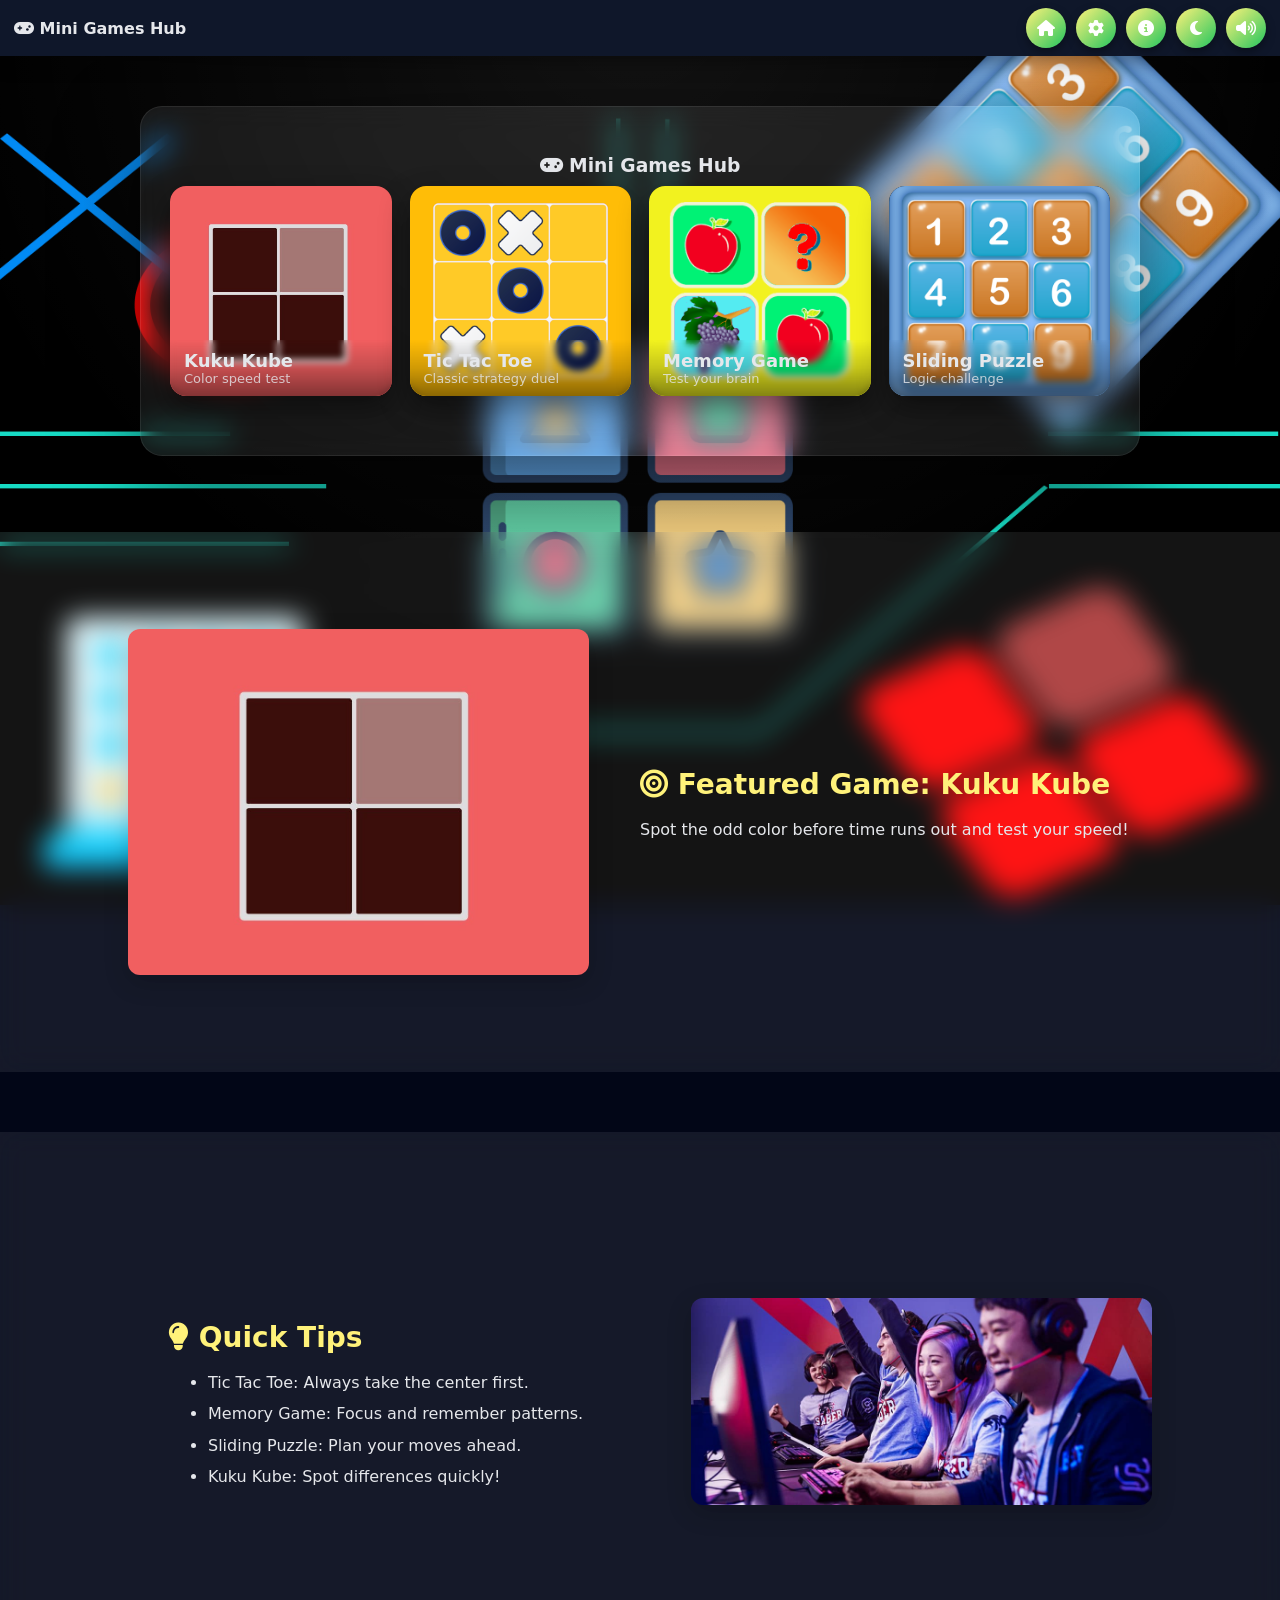
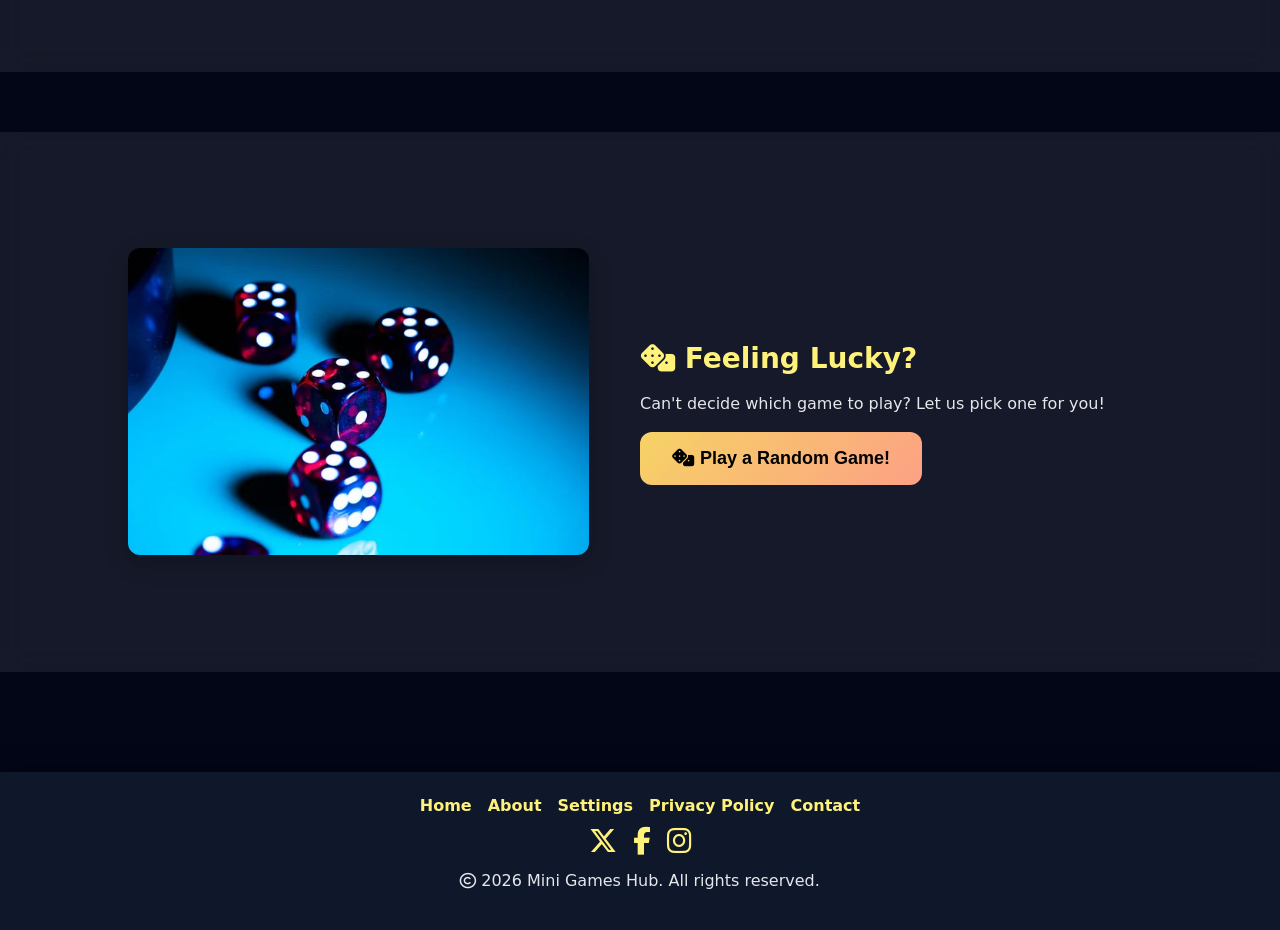
==== index.html @ d7ae647c "Initial Designing" ====
<!DOCTYPE html>
<html lang="en">

<head>
  <meta charset="UTF-8" />
  <meta name="viewport" content="width=device-width, initial-scale=1.0" />
  <title>Mini Games Hub</title>

  <link rel="stylesheet" href="../css/style.css" />
  <link rel="stylesheet" href="https://cdnjs.cloudflare.com/ajax/libs/font-awesome/6.5.0/css/all.min.css" />
</head>

<body>
  <audio id="bgm" src="background.mp3" autoplay loop hidden></audio>

  <!-- HEADER -->
  <header>
    <nav class="navbar" aria-label="Main navigation">
      <div class="logo">
        <i class="fa-solid fa-gamepad"></i> Mini Games Hub
      </div>

      <div class="nav-buttons" id="navMenu">
        <a href="index.html"><i class="fa-solid fa-house"></i><span>Home</span></a>
        <a href="../html/settings.html"><i class="fa-solid fa-gear"></i><span>Settings</span></a>
        <a href="../html/about.html"><i class="fa-solid fa-circle-info"></i><span>About</span></a>

        <button id="themeBtn" onclick="toggleTheme()" aria-label="Toggle theme">
          <i class="fa-solid fa-moon"></i><span>Theme</span>
        </button>

        <button id="muteBtn" onclick="toggleBgm()" aria-label="Toggle sound">
          <i class="fa-solid fa-volume-high"></i><span>Sound</span>
        </button>
      </div>

      <button class="burger" id="burgerBtn" aria-label="Open menu">
        <i class="fa-solid fa-bars"></i>
      </button>
    </nav>
  </header>

  <!-- MAIN CONTENT -->
  <main>

    <!-- GAME GRID SECTION -->
    <section class="page-wrapper" aria-labelledby="main-heading">
      <article class="card">
        <h1 id="main-heading">
          <i class="fa-solid fa-gamepad"></i> Mini Games Hub
        </h1>

        <section class="game-grid">
          <a class="game-tile" href="../html/kuku.html">
            <img src="./assets/img/kuku.png" alt="Kuku Kube game preview">
            <div class="game-info">
              <h3>Kuku Kube</h3>
              <p>Color speed test</p>
            </div>
          </a>

          <a class="game-tile" href="../html/tic.html">
            <img src="./assets/img/tic.png" alt="Tic Tac Toe game preview">
            <div class="game-info">
              <h3>Tic Tac Toe</h3>
              <p>Classic strategy duel</p>
            </div>
          </a>

          <a class="game-tile" href="../html/memory.html">
            <img src="./assets/img/memory.png" alt="Memory game preview">
            <div class="game-info">
              <h3>Memory Game</h3>
              <p>Test your brain</p>
            </div>
          </a>

          <a class="game-tile" href="../html/puzzle.html">
            <img src="./assets/img/puzzle.png" alt="Sliding puzzle preview">
            <div class="game-info">
              <h3>Sliding Puzzle</h3>
              <p>Logic challenge</p>
            </div>
          </a>
        </section>
      </article>
    </section>

    <!-- FEATURE SECTIONS -->
    <section class="full-screen-blocks">

      <article class="block">
        <img src="./assets/img/kuku.png" alt="Kuku Kube game">
        <div class="text-flow">
          <h2><i class="fa-solid fa-bullseye"></i> Featured Game: Kuku Kube</h2>
          <p>Spot the odd color before time runs out and test your speed!</p>
        </div>
      </article>

      <article class="block reverse">
        <img src="./assets/img/gaming-tips.png" alt="Gaming tips illustration">
        <div class="text-flow">
          <h2><i class="fa-solid fa-lightbulb"></i> Quick Tips</h2>
          <ul>
            <li>Tic Tac Toe: Always take the center first.</li>
            <li>Memory Game: Focus and remember patterns.</li>
            <li>Sliding Puzzle: Plan your moves ahead.</li>
            <li>Kuku Kube: Spot differences quickly!</li>
          </ul>
        </div>
      </article>

      <article class="block">
        <img src="./assets/img/random-game.png" alt="Random game generator">
        <div class="text-flow">
          <h2><i class="fa-solid fa-dice"></i> Feeling Lucky?</h2>
          <p>Can't decide which game to play? Let us pick one for you!</p>
          <button onclick="playRandom()"><i class="fa-solid fa-dice"></i> Play a Random Game!</button>
        </div>
      </article>

    </section>

  </main>

  <!-- FOOTER -->
  <footer class="footer">
    <div class="footer-content">

      <nav class="footer-links" aria-label="Footer navigation">
        <a href="index.html">Home</a>
        <a href="./html/about.html">About</a>
        <a href="./html/settings.html">Settings</a>
        <a href="./html/privacy.html">Privacy Policy</a>
        <a href="./html/contact.html">Contact</a>
      </nav>

      <div class="footer-socials" aria-label="Social links">
        <a href="https://x.com" target="_blank" title="Twitter">
          <i class="fa-brands fa-x-twitter"></i>
        </a>
        <a href="https://facebook.com" target="_blank" title="Facebook">
          <i class="fa-brands fa-facebook-f"></i>
        </a>
        <a href="https://instagram.com" target="_blank" title="Instagram">
          <i class="fa-brands fa-instagram"></i>
        </a>
      </div>

      <p><i class="fa-regular fa-copyright"></i> <span id="currentYear"></span> Mini Games Hub. All rights reserved.</p>

    </div>
  </footer>

  <script src="../js/theme.js"></script>

</body>

</html>
---- css/style.css ----
:root {
  --bg: #020617;
  --card: #0f172a;
  --accent: #fff27a;
  --text: #e5e7eb;
  --bg-image: url('../assets/img/darkbackground.jpg');
}

.light {
  --bg: #f8fafc;
  --card: #ffffff;
  --accent: #2563eb;
  --text: #000000;
  --bg-image: url('../assets/img/lightbackground.jpg');
}

* {
  box-sizing: border-box;
}

html,
body {
  max-width: 100%;
  overflow-x: hidden;
}

body {
  margin: 0;
  min-height: 100vh;
  display: flex;
  flex-direction: column;
  font-family: system-ui, sans-serif;
  background-color: var(--bg);
  background-image: var(--bg-image);
  background-repeat: no-repeat;
  background-position: center;
  background-size: cover;
  background-attachment: fixed;
  color: var(--text);
  padding-top: 70px;
  /* space for navbar */
  animation: fade 0.4s ease;

}

body::after {
  content: "";
  position: fixed;
  inset: 0;
  background: radial-gradient(circle at top,
      rgba(255, 255, 255, .08),
      transparent 65%);
  pointer-events: none;
  z-index: -1;
}

@keyframes fade {
  from {
    opacity: 0;
    transform: translateY(20px);
  }

  to {
    opacity: 1;
    transform: translateY(0);
  }
}

/* NAV BAR */
.navbar {
  position: fixed;
  top: 0;
  left: 0;
  width: 100%;
  height: 56px;
  background: var(--card);
  display: flex;
  align-items: center;
  justify-content: space-between;
  padding: 0 14px;
  box-shadow: 0 5px 20px rgba(0, 0, 0, .4);
  z-index: 1000;
}

.logo {

  font-weight: 700;
  font-size: 16px;
}

/* NAV BUTTONS */
.nav-buttons {
  display: flex;
  gap: 10px;
}

.nav-buttons a,
.nav-buttons button {
  width: 40px;
  height: 40px;
  border-radius: 50%;
  background: linear-gradient(135deg, var(--accent), #22c55e);
  border: none;
  display: flex;
  align-items: center;
  justify-content: center;
  color: white;
  font-size: 16px;
  cursor: pointer;
  box-shadow: 0 4px 10px rgba(0, 0, 0, .35);
  transition: 0.25s ease;
  text-decoration: none;
}

.nav-buttons a:hover,
.nav-buttons button:hover {
  transform: translateY(-2px) scale(1.08);
  box-shadow: 0 8px 18px rgba(0, 0, 0, .5);
}

.nav-buttons i {
  pointer-events: none;
}

/* BURGER */
.burger {
  display: none;
  background: none;
  border: none;
  font-size: 26px;
  color: var(--text);
  cursor: pointer;
}

/* HOME PAGE */
.page-wrapper {
  flex: 1;
  padding: 16px;
}

/* CARD */
.card {
  background: rgba(255, 255, 255, .08);
  backdrop-filter: blur(14px);
  border-radius: 22px;
  padding: 30px;
  padding-bottom: 60px;
  width: 100%;
  max-width: 1000px;
  margin: 20px auto 60px;
  box-shadow:
    0 30px 80px rgba(0, 0, 0, .55),
    inset 0 0 0 1px rgba(255, 255, 255, .08);
}

h1 {
  text-align: center;
  margin-bottom: 10px;

}

/* Game Grid */
.game-grid {
  display: grid;
  grid-template-columns: repeat(auto-fit, minmax(200px, 1fr));
  gap: 18px;
}

/* Steam-style Tiles */
.game-tile {
  position: relative;
  height: 210px;
  border-radius: 16px;
  overflow: hidden;
  background: #000;
  box-shadow: 0 12px 30px rgba(0, 0, 0, .45);
  transition: all .35s cubic-bezier(.21, .6, .35, 1);
  cursor: pointer;
  text-decoration: none;
  color: white;
  isolation: isolate;
}


.game-tile::before {
  content: "";
  position: absolute;
  inset: 0;
  background: radial-gradient(circle at var(--x, 50%) var(--y, 50%),
      rgba(255, 255, 255, .25), transparent 55%);
  opacity: 0;
  transition: opacity .3s ease;
  z-index: 1;
}

.game-tile:hover::before {
  opacity: 1;
}

.game-tile:hover {
  transform: translateY(-10px) scale(1.06);
  box-shadow: 0 25px 80px rgba(0, 0, 0, .85);
}

.game-tile img {
  width: 100%;
  height: 100%;
  object-fit: cover;
  transition: transform .6s cubic-bezier(.21, .6, .35, 1);
}

.game-tile:hover img {
  transform: scale(1.18);
}

.game-tile::after {
  content: "▶ Play";
  position: absolute;
  inset: 0;
  display: grid;
  place-items: center;
  background: rgba(0, 0, 0, .45);
  backdrop-filter: blur(4px);
  font-size: 22px;
  font-weight: 800;
  letter-spacing: 1px;
  opacity: 0;
  transform: scale(.8);
  transition: all .35s ease;
  z-index: 3;
}

.game-tile:hover::after {
  opacity: 1;
  transform: scale(1);
}


.game-info {
  position: absolute;
  left: 0;
  bottom: 0;
  width: 100%;
  padding: 10px 14px;
  background: linear-gradient(
    to top,
    rgba(0, 0, 0, 0.45),
    rgba(0, 0, 0, 0.18),
    rgba(0, 0, 0, 0)
  );
  backdrop-filter: blur(3px);
  -webkit-backdrop-filter: blur(3px);
  z-index: 2;
  color: var(--text);
}

.game-info h3 {
  margin: 0;
  font-size: 18px;
}

.game-info p {
  margin: 0;
  font-size: 13px;
  opacity: .8;
}

/* Full-screen alternating blocks */
.full-screen-blocks {
  width: 100%;
  margin: 0;
  display: flex;
  flex-direction: column;
  gap: 60px;
  /* spacing between blocks */

}

/* Each block: full width*/
.block {
  background: rgba(255, 255, 255, .08);
  backdrop-filter: blur(14px);
  display: flex;
  align-items: center;
  justify-content: space-between;
  width: 100%;
  min-height: 60vh;
  padding: 40px 10%;
  gap: 40px;
}

/* Alternate image position */
.block.reverse {
  flex-direction: row-reverse;
  background: rgba(255, 255, 255, .08);
  backdrop-filter: blur(14px);
}

.block.reverse .text-flow {
  margin-left: 40px;
}

/* Image styling */
.block img {
  width: 45%;
  height: auto;
  border-radius: 12px;
  object-fit: cover;
  box-shadow: 0 8px 25px rgba(0, 0, 0, 0.2);
  transition: transform 0.3s ease;
}

.block img:hover {
  transform: scale(1.05);
}

/* Text container */
.text-flow {
  width: 50%;
}

.text-flow h2 {
  margin-bottom: 12px;
  font-size: 28px;
  color: var(--accent);
}

.text-flow p,
.text-flow ul {
  font-size: 16px;
  line-height: 1.6;
  color: var(--text);
}

.text-flow ul li {
  margin-bottom: 6px;
}

/* Button inside flow */
.text-flow button {
  padding: 16px 32px;
  font-size: 18px;
  font-weight: 700;
  border-radius: 12px;
  border: none;
  cursor: pointer;
  background: linear-gradient(135deg, #f6d365, #fda085);
  transition: transform 0.2s ease, box-shadow 0.2s ease;
}

.text-flow button:hover {
  transform: scale(1.05);
  box-shadow: 0 8px 20px rgba(0, 0, 0, 0.3);
}

/* GAMES */

.start-screen {
  background: rgba(255, 255, 255, .08);
  backdrop-filter: blur(14px);
  border-radius: 20px;
  padding: 40px;
  text-align: center;
  max-width: 420px;
  margin: 60px auto;
  box-shadow: 0 20px 50px rgba(0, 0, 0, .4);
  position: relative;
  overflow: hidden;
}

.start-screen h1 {
  font-size: 34px;
  margin-bottom: 12px;
}

.start-screen p {
  opacity: 0.85;
  margin-bottom: 20px;
  font-size: 16px;
}

/* Individual game colors */
.icon-x {
  color: #ef4444;
}

/* Red */
.icon-o {
  color: #3b82f6;
}

/* Blue */
.icon-brain {
  color: #a855f7;
}

/* Purple */
.icon-puzzle {
  color: #22c55e;
}

/* Green */
.icon-grid {
  color: #f59e0b;
}

/* Orange */

.game-card {
  background: rgba(255, 255, 255, .08);
  backdrop-filter: blur(14px);
  border-radius: 18px;
  padding: 20px;
  width: max-content;
  min-width: 420px;
  margin: 0 auto 60px;
  /* center + spacing below card */
  box-shadow: 0 20px 50px rgba(0, 0, 0, .4);
}

.game-card h1 {
  margin-top: 0px;
  font-size: 28px;
}


/* GAME BOARDS */
.board {
  display: grid;
  gap: 10px;
  justify-content: center;
  margin: 20px auto;
}

.cell {
  width: 80px;
  height: 80px;
  border-radius: 12px;
  background: rgba(0, 0, 0, .15);
  display: flex;
  align-items: center;
  justify-content: center;
  font-size: 30px;
  cursor: pointer;
}

.score {
  text-align: center;
  margin-top: 8px;
  font-size: 14px;
}

.rst-but {
  display: block;
  margin: 14px auto 2px;
  padding: 10px 20px;
  border-radius: 12px;
  background: var(--accent);
  color: var(--card);
  border: none;
  font-size: 16px;
  cursor: pointer;
  text-decoration: none;
}

.best-row {
  display: flex;
  justify-content: space-between;
  align-items: center;
  margin: 8px 0 10px;
  gap: 10px;
}

.best-row p {
  margin: 0;
  font-weight: 700;
}

.rst-but.small {
  padding: 6px 14px;
  font-size: 14px;
  margin: 0;
}


/* TTT GRID */


/* Side Picker Buttons */
.side-picker {
  display: flex;
  justify-content: center;
  gap: 20px;
  margin: 20px 0;
}

.side-btn {
  width: 60px;
  height: 60px;
  border-radius: 15px;
  border: 2px solid rgba(255, 255, 255, 0.2);
  background: rgba(0, 0, 0, 0.3);
  color: white;
  font-size: 24px;
  font-weight: bold;
  cursor: pointer;
  transition: 0.3s;
  display: flex;             /* center letter inside button */
  justify-content: center;
  align-items: center;

}
/* When X selected */
#pickX:checked + label {
  border-color: #ef4444;
  background: rgba(239, 68, 68, 0.2);
  color: #ef4444;
}

/* When O selected */
#pickO:checked + label {
  border-color: #3b82f6;
  background: rgba(59, 130, 246, 0.2);
  color: #3b82f6;
}

#selectedHint { font-size: 14px; margin-top: 5px; opacity: 0.8; }

.ttt-board {
  display: grid;
  grid-template-columns: repeat(3, 1fr);
  gap: 16px;
  width: 260px;
  margin: 30px auto;
}

.ttt-board .cell {
  width: 80px;
  height: 80px;
  background: #e5e7eb;
  border-radius: 18px;
  display: flex;
  align-items: center;
  justify-content: center;
  font-size: 36px;
  font-weight: bold;
  cursor: pointer;
  transition: transform 0.15s ease, background 0.2s ease;
}

.ttt-board .cell:hover {
  transform: scale(1.05);
}

/* KUKU */
.kuku-board {
  display: grid;
  gap: 10px;
  margin: 20px auto;
  width: 280px;
}

.kuku-cell {
  width: 100%;
  aspect-ratio: 1;
  border-radius: 12px;
  cursor: pointer;
}

.time-container {
  width: 100%;
  height: 12px;
  background: rgba(255, 255, 255, 0.2);
  border-radius: 6px;
  margin: 10px 0;
}

.time-bar {
  width: 100%;
  height: 100%;
  background: var(--accent);
  border-radius: 6px;
  transition: width 0.1s linear;
}

/* ===== KUKU KUBE DEMO ===== */
.kuku-board.demo {
  grid-template-columns: repeat(2, 1fr);
  opacity: 0.85;
}

/* Base color */
.kuku-board.demo .kuku-cell {
  background: rgb(120, 180, 240);
}

/* Odd one */
.kuku-board.demo .demo-odd {
  background: rgb(160, 210, 255);
}

/*MEMORY GAME */
/* Category selection */
/* Container for the options */
.category-grid {
  display: flex;
  gap: 15px;
  justify-content: center;
  margin: 20px 0;
}


.cat-option {
  padding: 20px;
  border: 2px solid #ddd;
  border-radius: 12px;
  cursor: pointer;
  transition: all 0.2s ease;
  display: flex;
  flex-direction: column;
  align-items: center;
  width: 110px;
  background-color: rgba(46, 204, 113, 0.1);
}

.cat-option i {
  font-size: 2rem;
  margin-bottom: 10px;
}

/* THE MAGIC: When the hidden radio is checked, style the label after it */
input[type="radio"]:checked+.cat-option {
  border-color: #2ecc71;
  background-color: rgba(46, 204, 113, 0.1);
  transform: scale(1.05);
  box-shadow: 0 4px 10px rgba(0, 0, 0, 0.1);
}

/* Memory board */
.memory-board {
  display: grid;
  grid-template-columns: repeat(6, 80px);
  /* Desktop default */
  grid-auto-rows: 80px;
  gap: 12px;
  justify-content: center;
  margin: 20px auto;
}

/* Card cells */
.memory-board .cell {
  border-radius: 14px;
  font-size: 32px;
  font-weight: bold;
  position: relative;
  transform-style: preserve-3d;
  transition: transform 0.6s;
}

/* Stats (center) */
.stats-container {
  display: flex;
  gap: 12px;
  font-weight: 700;
}

/* Individual stats */
.stats {
  background: rgba(255, 255, 255, 0.12);
  padding: 6px 12px;
  border-radius: 12px;
}

.top-ui {
  display: flex;
  justify-content: space-between;
  align-items: center;
  gap: 12px;
  margin: 10px 0;
  flex-wrap: nowrap;
}

/* Sliding Puzzle */
.empty {
  background: transparent;
  cursor: default;
}
.demo{
  grid-template-columns:repeat(4,1fr)
}

/* UI ANIMATIONS */
.card,
.cell,
button,
a {
  transition: all 0.25s ease;
}

button:hover,
.menu a:hover,
.nav-buttons a:hover {
  transform: scale(1.06);
}

/* Buttons */
.buttons {
  display: flex;
  gap: 8px;
}

/* SETTINGS PAGE */
/* MENU */
.menu {
  display: grid;
  gap: 14px;
}

.menu a,
.menu button {
  padding: 14px;
  border-radius: 12px;
  background: var(--accent);
  color: var(--card);
  text-align: center;
  text-decoration: none;
  border: none;
  font-size: 16px;
  cursor: pointer;
  font-weight: 700;
  /* Bold text */
}

/* MENU ICON COLORS */
.menu i {
  margin-right: 8px;
  /* a bit more space from text */
  font-size: 24px;
  /* bigger icons */
  transition: transform 0.2s ease, filter 0.2s ease;
}

/* Hover glow & scale */
.menu a:hover i {
  transform: scale(1.35);
  /* bigger on hover */
  filter: drop-shadow(0 0 8px currentColor);
}

.volume-control {
  display: flex;
  flex-direction: column;
  gap: 8px;
}

.volume-control input[type="range"] {
  width: 100%;
  accent-color: var(--accent);
  cursor: pointer;
}

/* STATS PAGE */
/* Cards container horizontal */
.cards-wrapper {
  display: flex;          /* horizontal layout */
  gap: 20px;
  overflow-x: auto;       /* scroll if too many cards for screen */
  padding: 10px 0;
}

/* Individual card styling */
.stat-card {
  flex: 0 0 220px;        /* fixed width for each card */
  background: rgba(255, 255, 255, 0.08);
  border-radius: 12px;
  padding: 15px;
  box-shadow: 0 4px 12px rgba(0,0,0,0.1);
  transition: transform 0.2s, background 0.2s;
}

.stat-card:hover {
  transform: translateY(-3px);
  background: rgba(255, 255, 255, 0.12);
}

/* Card header */
.stat-card-header {
  display: flex;
  align-items: center;
  gap: 8px;
  font-weight: 600;
  font-size: 16px;
  margin-bottom: 10px;
}

/* Card body - vertical stats */
.stat-card-body {
  display: flex;
  flex-direction: column;   /* stack stats vertically */
  gap: 6px;
  font-size: 14px;
  font-weight: 500;
  color: var(--text);
  line-height: 1.4;
}

/* Wrapper to align label and dropdown neatly */
.dropdown-wrapper {
  margin-bottom: 8px;      /* smaller spacing */
  display: flex;
  align-items: center;
  gap: 6px;                /* tighter gap */
  font-weight: bold;
  font-size: 13px;         /* slightly smaller font */
}

/* Compact styled dropdown */
.styled-dropdown {
  padding: 4px 8px;        /* smaller padding */
  border-radius: 6px;      /* slightly smaller corners */
  border: 1px solid #ccc;
  background: rgba(255, 255, 255, .08);
  backdrop-filter: blur(14px);
  font-size: 13px;         /* smaller text */
  cursor: pointer;
  transition: all 0.2s ease;
  min-width: 100px;        /* prevent it from being too small */
}

/* Hover & focus effect */
.styled-dropdown:hover {
  border-color: #888;
}

.styled-dropdown:focus {
  outline: none;
  border-color: #4a90e2;
  box-shadow: 0 0 3px rgba(74, 144, 226, 0.4);
}

/* FOOTER */
.footer {
  background: var(--card);
  color: var(--text);
  text-align: center;
  padding: 24px 16px;
  margin-top: 100px;
  box-shadow: 0 -5px 20px rgba(0, 0, 0, 0.3);
  width: 100%;
}


.footer-content {
  max-width: 1000px;
  margin: 0 auto;
}

.footer-links {
  display: flex;
  justify-content: center;
  gap: 16px;
  flex-wrap: wrap;
  margin-bottom: 12px;
}

.footer-links a {
  text-decoration: none;
  color: var(--accent);
  font-weight: 600;
  transition: 0.25s ease;
}

.footer-links a:hover {
  text-decoration: underline;
}

.footer-socials {
  display: flex;
  justify-content: center;
  gap: 16px;
  margin-bottom: 12px;

}

.footer-socials i {
  font-size: 28px;
  color: var(--accent);
}

.footer-socials a:hover .fa-facebook-f {
  color: #1877f2;
}

.footer-socials a:hover .fa-instagram {
  color: #e1306c;
}

.footer-socials a:hover .fa-x-twitter {
  color: #000000;
}


/* RESPONSIVE */
@media (max-width: 420px) {
  .cell {
    width: 65px;
    height: 65px;
    font-size: 26px;
  }

  .ttt-board {
    width: 210px;
    gap: 12px;
  }

  .ttt-board .cell {
    width: 65px;
    height: 65px;
    font-size: 28px;
  }
}


@media (max-width: 480px) {
  .game-card {
    width: 100%;
    min-width: unset;
    max-width: 100%;
    padding: 16px;
    border-radius: 16px;
  }

  .game-card h1 {
    font-size: 22px;
  }

  .page-wrapper {
    padding: 10px;
  }
}



/* Mobile: 3 columns x 6 rows */
@media (max-width: 600px) {
  .memory-board {
    grid-template-columns: repeat(3, 1fr);
  }

  .memory-board .cell {
    width: 100%;
    height: 90px;
  }

}


/* MOBILE NAV MODE */
@media (max-width: 768px) {

  .block {
    padding: 30px 5%;
    /* reduces overflow */
  }

  .burger {
    display: block;
  }

  .nav-buttons {
    position: fixed;
    top: 56px;
    left: 0;
    width: 100%;
    background: var(--card);
    flex-direction: column;
    gap: 14px;
    padding: 16px;
    transform: translateY(-120%);
    transition: 0.35s ease;
    box-shadow: 0 10px 30px rgba(0, 0, 0, .5);
  }

  .nav-buttons.active {
    transform: translateY(0);
  }

  .nav-buttons a,
  .nav-buttons button {
    width: 100%;
    border-radius: 12px;
    justify-content: center;
    font-size: 16px;
  }

  .nav-buttons span {
    display: inline;
    text-decoration: none;
    margin-left: 10px;
  }

  .block,
  .block.reverse {
    flex-direction: column;
    text-align: center;
    padding: 30px 5%;
    min-height: auto;
    /* removes forced tall height */
    justify-content: flex-start;
    /* stops spacing push */
    gap: 16px;
  }

  .block.reverse .text-flow {
    margin-left: 0;
  }

  .block img {
    width: 80%;
    margin-bottom: 0;
  }

  .text-flow {
    width: 100%;
    margin-top: 0;
  }
}

/* DESKTOP */
@media (min-width: 769px) {
  .nav-buttons span {
    display: none;
  }
}
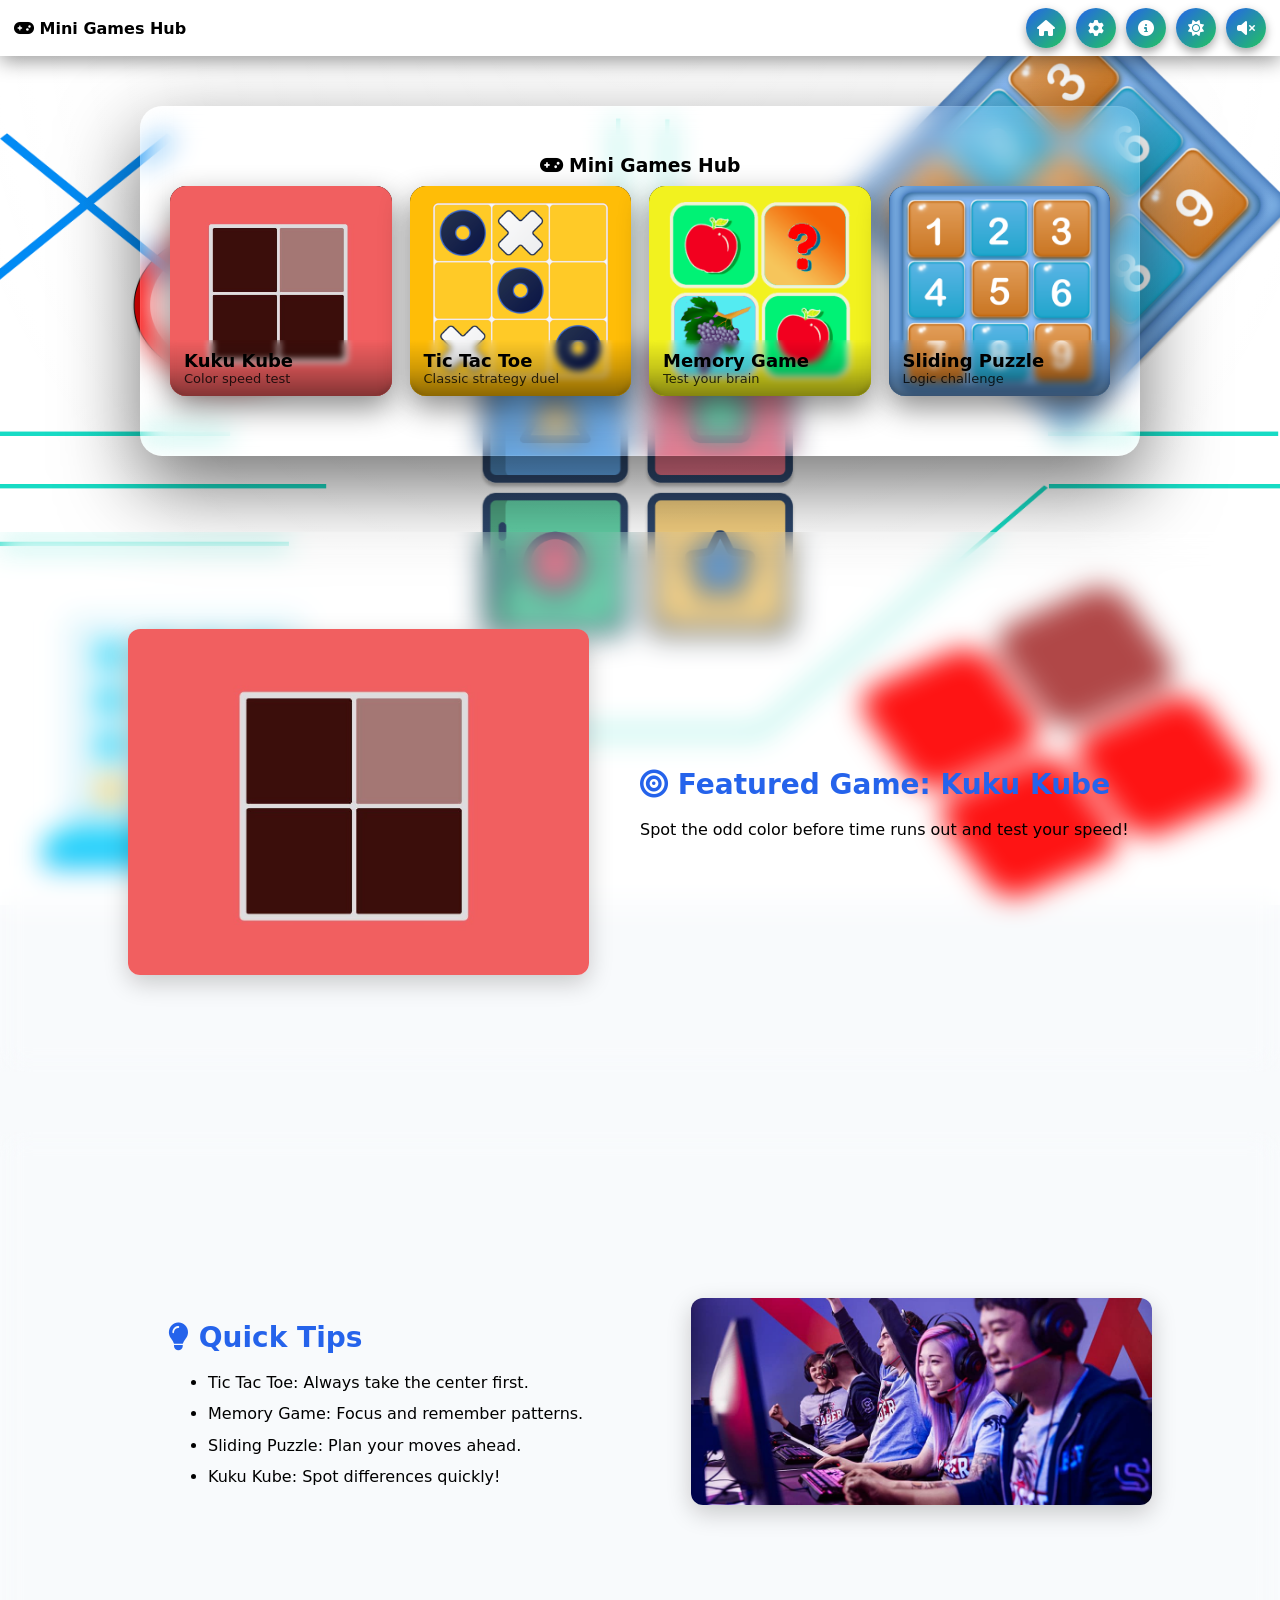
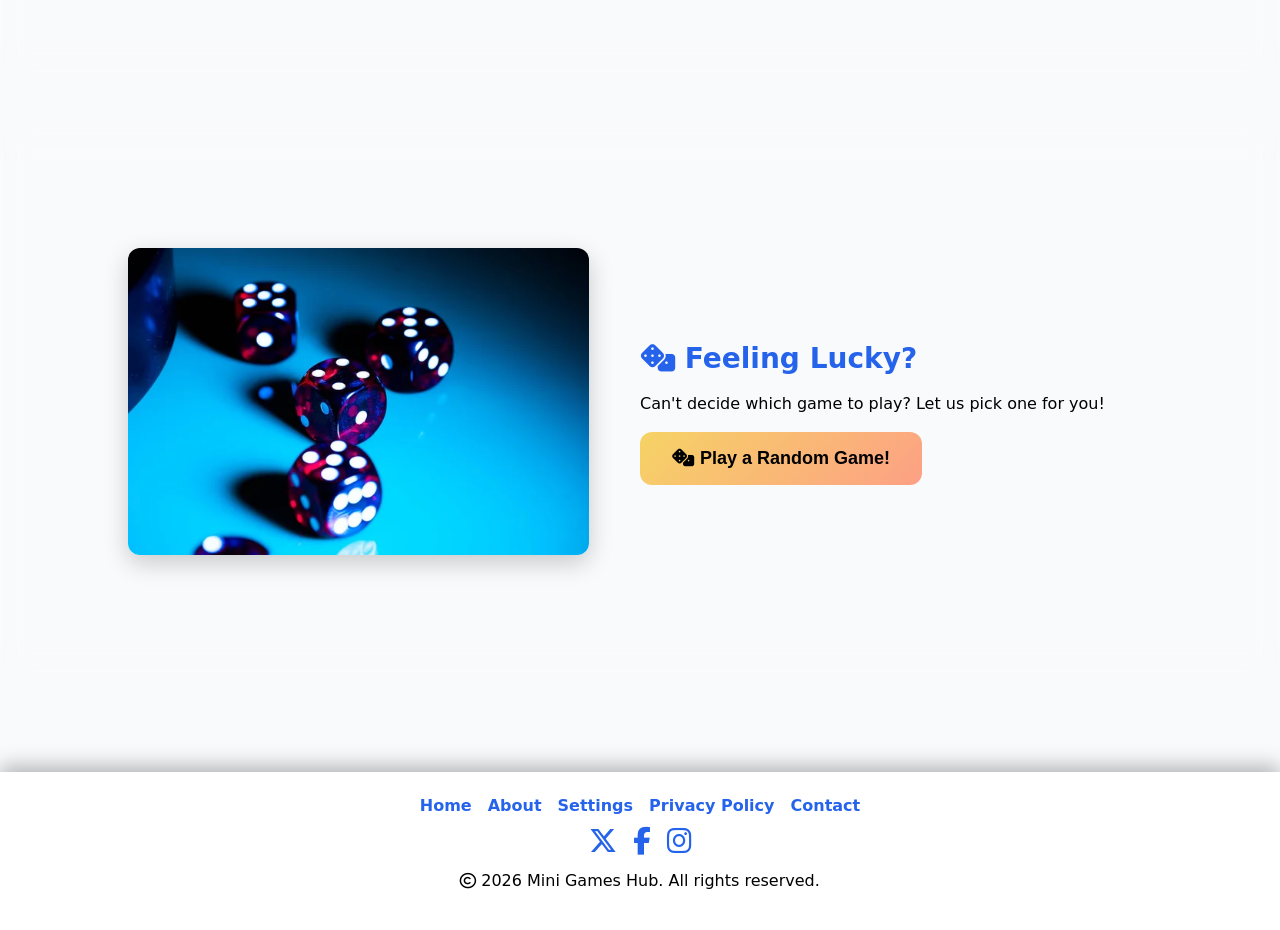
==== commit 5af34f13: "Add scroll slide animations and enhance theme toggle functionality" ====
--- a/index.html
+++ b/index.html
@@ -11,7 +11,7 @@
 </head>
 
 <body>
-  <audio id="bgm" src="background.mp3" autoplay loop hidden></audio>
+  <audio id="bgm" src="../assets/sound/background.mp3" autoplay loop muted hidden></audio>
 
   <!-- HEADER -->
   <header>
--- a/css/style.css
+++ b/css/style.css
@@ -120,6 +120,10 @@
 
 .nav-buttons i {
   pointer-events: none;
+}
+
+.nav-buttons span {
+  display: none;
 }
 
 /* BURGER */
@@ -166,7 +170,7 @@
   gap: 18px;
 }
 
-/* Steam-style Tiles */
+/* Tiles */
 .game-tile {
   position: relative;
   height: 210px;
@@ -242,12 +246,10 @@
   bottom: 0;
   width: 100%;
   padding: 10px 14px;
-  background: linear-gradient(
-    to top,
-    rgba(0, 0, 0, 0.45),
-    rgba(0, 0, 0, 0.18),
-    rgba(0, 0, 0, 0)
-  );
+  background: linear-gradient(to top,
+      rgba(0, 0, 0, 0.45),
+      rgba(0, 0, 0, 0.18),
+      rgba(0, 0, 0, 0));
   backdrop-filter: blur(3px);
   -webkit-backdrop-filter: blur(3px);
   z-index: 2;
@@ -272,11 +274,9 @@
   display: flex;
   flex-direction: column;
   gap: 60px;
-  /* spacing between blocks */
-
-}
-
-/* Each block: full width*/
+}
+
+/* Each block*/
 .block {
   background: rgba(255, 255, 255, .08);
   backdrop-filter: blur(14px);
@@ -353,8 +353,42 @@
   box-shadow: 0 8px 20px rgba(0, 0, 0, 0.3);
 }
 
+/* ===== Scroll Slide Animations ===== */
+
+/* Initial hidden state */
+.block img,
+.block .text-flow {
+  opacity: 0;
+  transform: translateX(80px);
+  transition: all 0.8s ease;
+}
+
+/* Normal blocks: image from LEFT, text from RIGHT */
+.block:not(.reverse) img {
+  transform: translateX(-80px);
+}
+
+.block:not(.reverse) .text-flow {
+  transform: translateX(80px);
+}
+
+/* Reverse blocks: image from RIGHT, text from LEFT */
+.block.reverse img {
+  transform: translateX(80px);
+}
+
+.block.reverse .text-flow {
+  transform: translateX(-80px);
+}
+
+/* When visible */
+.block.show img,
+.block.show .text-flow {
+  opacity: 1;
+  transform: translateX(0);
+}
+
 /* GAMES */
-
 .start-screen {
   background: rgba(255, 255, 255, .08);
   backdrop-filter: blur(14px);
@@ -384,27 +418,22 @@
   color: #ef4444;
 }
 
-/* Red */
 .icon-o {
   color: #3b82f6;
 }
 
-/* Blue */
 .icon-brain {
   color: #a855f7;
 }
 
-/* Purple */
 .icon-puzzle {
   color: #22c55e;
 }
 
-/* Green */
 .icon-grid {
   color: #f59e0b;
 }
 
-/* Orange */
 
 .game-card {
   background: rgba(255, 255, 255, .08);
@@ -483,9 +512,7 @@
 }
 
 
-/* TTT GRID */
-
-
+/* Tic-Tac-Toe */
 /* Side Picker Buttons */
 .side-picker {
   display: flex;
@@ -505,26 +532,32 @@
   font-weight: bold;
   cursor: pointer;
   transition: 0.3s;
-  display: flex;             /* center letter inside button */
+  display: flex;
+  /* center letter inside button */
   justify-content: center;
   align-items: center;
 
 }
+
 /* When X selected */
-#pickX:checked + label {
+#pickX:checked+label {
   border-color: #ef4444;
   background: rgba(239, 68, 68, 0.2);
   color: #ef4444;
 }
 
 /* When O selected */
-#pickO:checked + label {
+#pickO:checked+label {
   border-color: #3b82f6;
   background: rgba(59, 130, 246, 0.2);
   color: #3b82f6;
 }
 
-#selectedHint { font-size: 14px; margin-top: 5px; opacity: 0.8; }
+#selectedHint {
+  font-size: 14px;
+  margin-top: 5px;
+  opacity: 0.8;
+}
 
 .ttt-board {
   display: grid;
@@ -601,14 +634,12 @@
 
 /*MEMORY GAME */
 /* Category selection */
-/* Container for the options */
 .category-grid {
   display: flex;
   gap: 15px;
   justify-content: center;
   margin: 20px 0;
 }
-
 
 .cat-option {
   padding: 20px;
@@ -628,7 +659,6 @@
   margin-bottom: 10px;
 }
 
-/* THE MAGIC: When the hidden radio is checked, style the label after it */
 input[type="radio"]:checked+.cat-option {
   border-color: #2ecc71;
   background-color: rgba(46, 204, 113, 0.1);
@@ -640,7 +670,6 @@
 .memory-board {
   display: grid;
   grid-template-columns: repeat(6, 80px);
-  /* Desktop default */
   grid-auto-rows: 80px;
   gap: 12px;
   justify-content: center;
@@ -685,8 +714,9 @@
   background: transparent;
   cursor: default;
 }
-.demo{
-  grid-template-columns:repeat(4,1fr)
+
+.demo {
+  grid-template-columns: repeat(4, 1fr)
 }
 
 /* UI ANIMATIONS */
@@ -734,16 +764,13 @@
 /* MENU ICON COLORS */
 .menu i {
   margin-right: 8px;
-  /* a bit more space from text */
   font-size: 24px;
-  /* bigger icons */
   transition: transform 0.2s ease, filter 0.2s ease;
 }
 
 /* Hover glow & scale */
 .menu a:hover i {
   transform: scale(1.35);
-  /* bigger on hover */
   filter: drop-shadow(0 0 8px currentColor);
 }
 
@@ -762,19 +789,21 @@
 /* STATS PAGE */
 /* Cards container horizontal */
 .cards-wrapper {
-  display: flex;          /* horizontal layout */
+  display: flex;
   gap: 20px;
-  overflow-x: auto;       /* scroll if too many cards for screen */
+  overflow-x: auto;
+  /* scroll if too many cards for screen */
   padding: 10px 0;
 }
 
 /* Individual card styling */
 .stat-card {
-  flex: 0 0 220px;        /* fixed width for each card */
+  flex: 0 0 220px;
+  /* fixed width for each card */
   background: rgba(255, 255, 255, 0.08);
   border-radius: 12px;
   padding: 15px;
-  box-shadow: 0 4px 12px rgba(0,0,0,0.1);
+  box-shadow: 0 4px 12px rgba(0, 0, 0, 0.1);
   transition: transform 0.2s, background 0.2s;
 }
 
@@ -793,10 +822,10 @@
   margin-bottom: 10px;
 }
 
-/* Card body - vertical stats */
+/* Card body*/
 .stat-card-body {
   display: flex;
-  flex-direction: column;   /* stack stats vertically */
+  flex-direction: column;
   gap: 6px;
   font-size: 14px;
   font-weight: 500;
@@ -804,27 +833,27 @@
   line-height: 1.4;
 }
 
-/* Wrapper to align label and dropdown neatly */
+
 .dropdown-wrapper {
-  margin-bottom: 8px;      /* smaller spacing */
+  margin-bottom: 8px;
   display: flex;
   align-items: center;
-  gap: 6px;                /* tighter gap */
+  gap: 6px;
   font-weight: bold;
-  font-size: 13px;         /* slightly smaller font */
-}
-
-/* Compact styled dropdown */
+  font-size: 13px;
+}
+
+
 .styled-dropdown {
-  padding: 4px 8px;        /* smaller padding */
-  border-radius: 6px;      /* slightly smaller corners */
+  padding: 4px 8px;
+  border-radius: 6px;
   border: 1px solid #ccc;
   background: rgba(255, 255, 255, .08);
   backdrop-filter: blur(14px);
-  font-size: 13px;         /* smaller text */
+  font-size: 13px;
   cursor: pointer;
   transition: all 0.2s ease;
-  min-width: 100px;        /* prevent it from being too small */
+  min-width: 100px;
 }
 
 /* Hover & focus effect */
@@ -849,7 +878,6 @@
   width: 100%;
 }
 
-
 .footer-content {
   max-width: 1000px;
   margin: 0 auto;
@@ -939,8 +967,6 @@
   }
 }
 
-
-
 /* Mobile: 3 columns x 6 rows */
 @media (max-width: 600px) {
   .memory-board {
@@ -954,13 +980,10 @@
 
 }
 
-
-/* MOBILE NAV MODE */
 @media (max-width: 768px) {
 
   .block {
     padding: 30px 5%;
-    /* reduces overflow */
   }
 
   .burger {
@@ -1005,9 +1028,7 @@
     text-align: center;
     padding: 30px 5%;
     min-height: auto;
-    /* removes forced tall height */
     justify-content: flex-start;
-    /* stops spacing push */
     gap: 16px;
   }
 
@@ -1024,18 +1045,4 @@
     width: 100%;
     margin-top: 0;
   }
-}
-
-/* DESKTOP */
-@media (min-width: 769px) {
-  .nav-buttons span {
-    display: none;
-  }
-}
-
-
-
-
-
-
-
+}
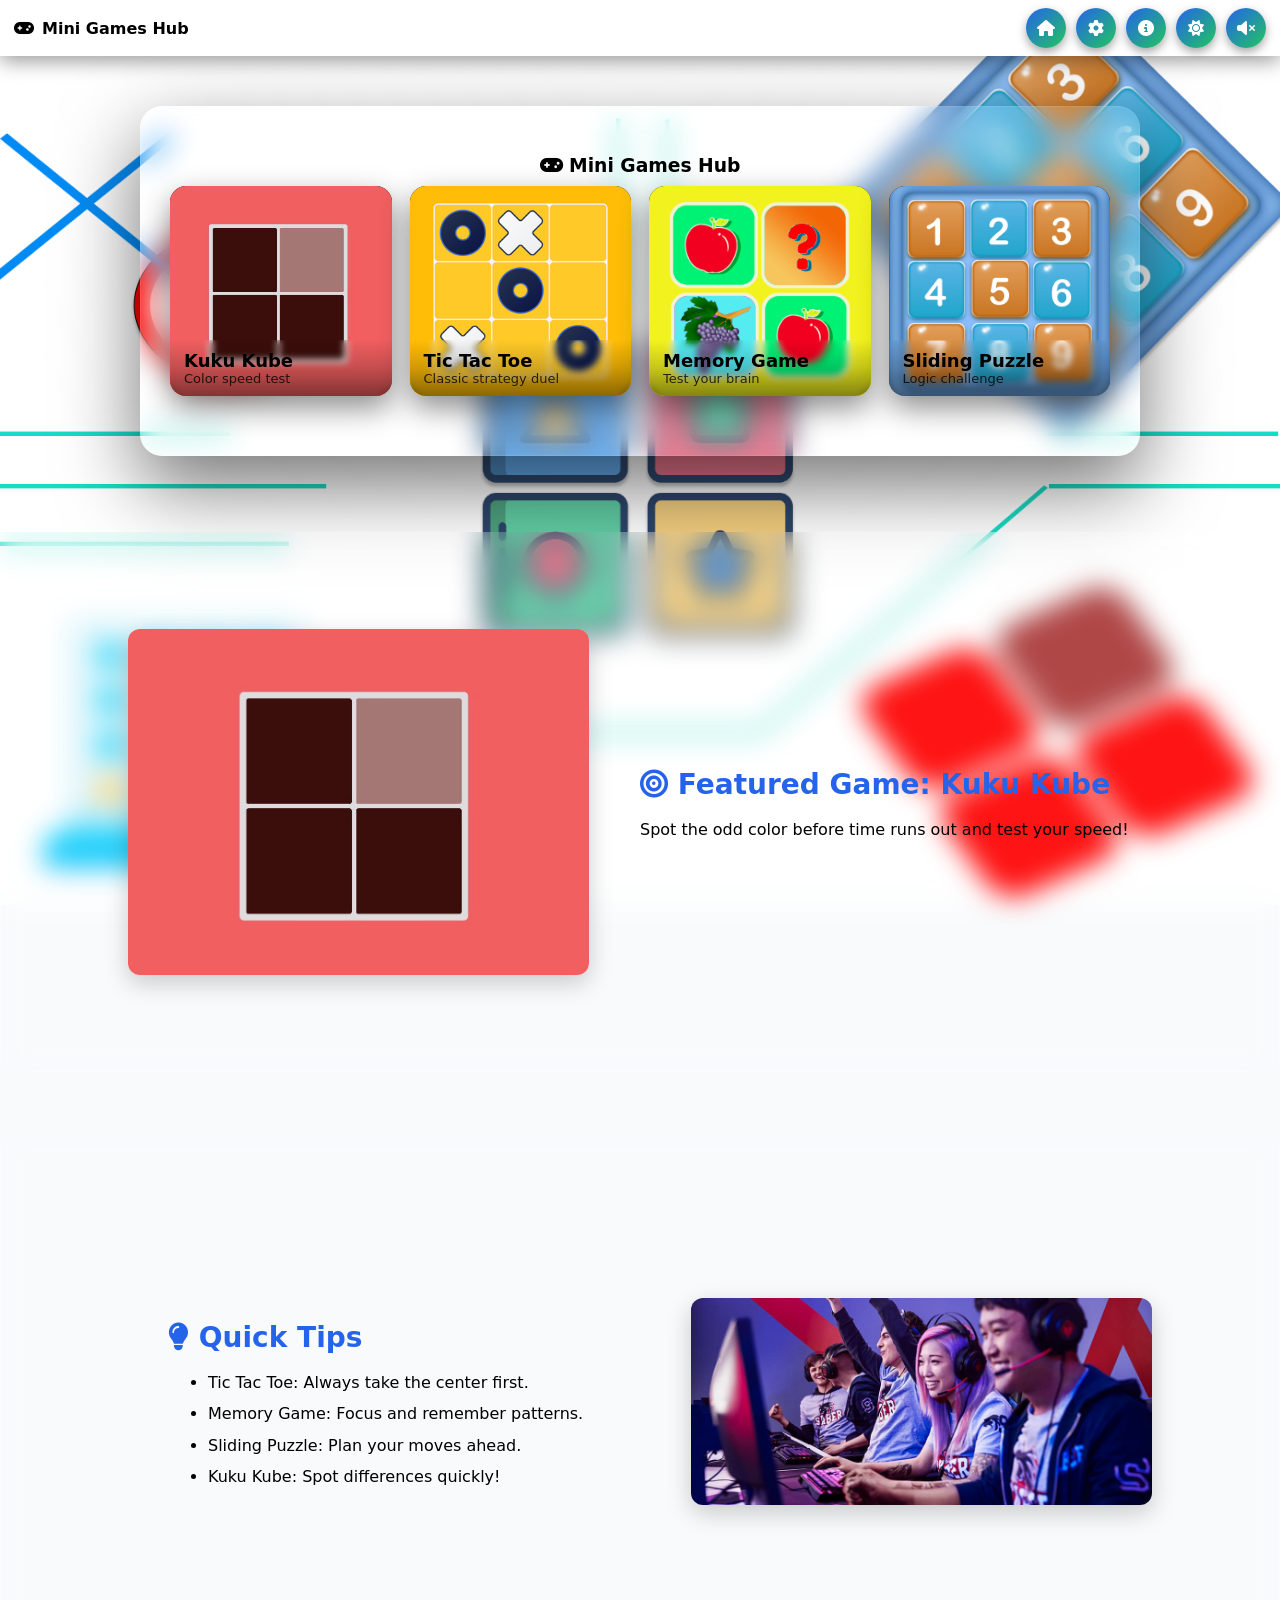
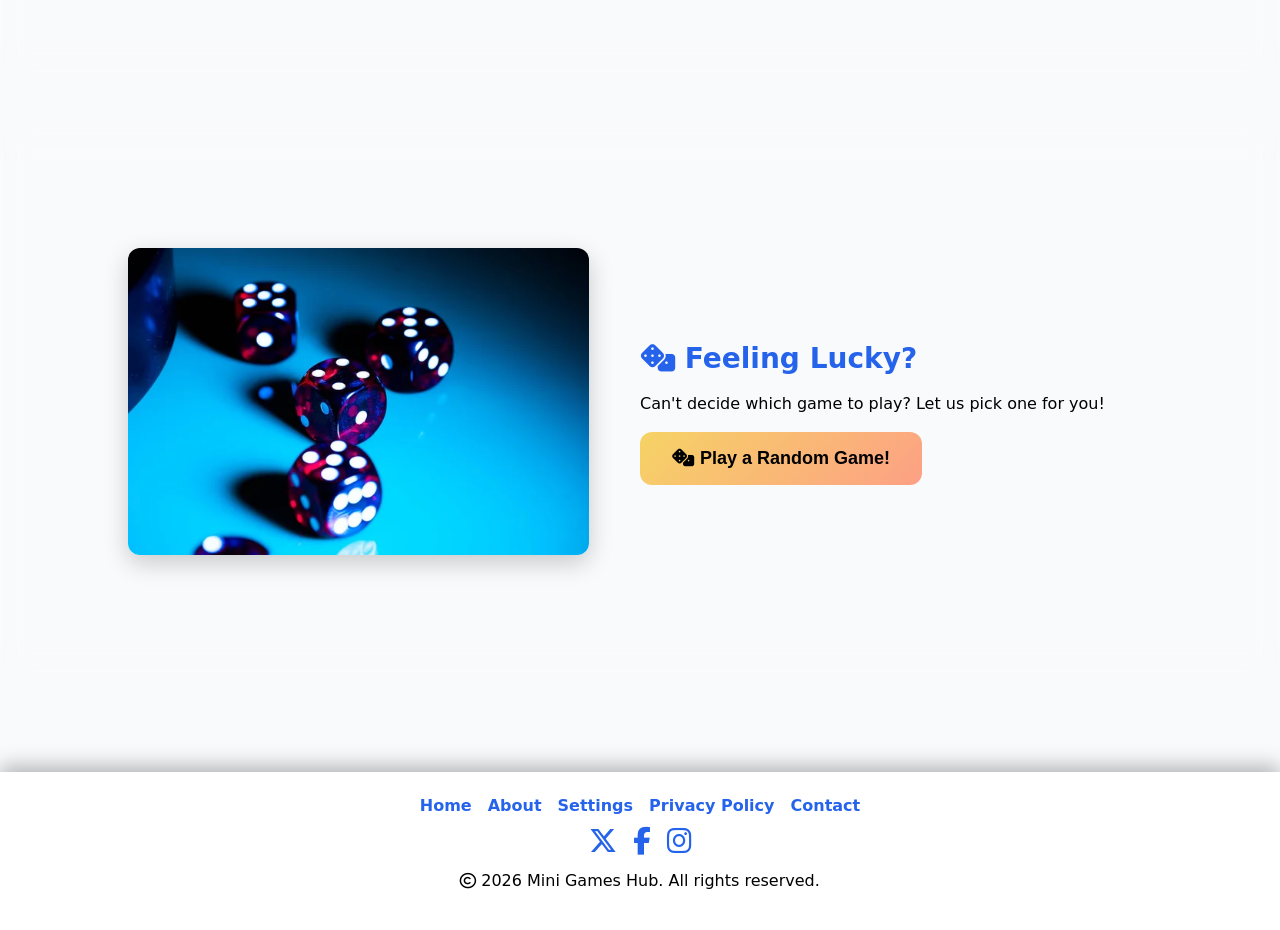
==== commit e4940044: "Update file paths for assets and links in HTML files; enhance logo styling in CSS" ====
--- a/index.html
+++ b/index.html
@@ -5,25 +5,25 @@
   <meta charset="UTF-8" />
   <meta name="viewport" content="width=device-width, initial-scale=1.0" />
   <title>Mini Games Hub</title>
-
-  <link rel="stylesheet" href="../css/style.css" />
+  <link rel="icon" type="image/svg+xml" href="assets/img/favicon.svg">
+  <link rel="stylesheet" href="css/style.css" />
   <link rel="stylesheet" href="https://cdnjs.cloudflare.com/ajax/libs/font-awesome/6.5.0/css/all.min.css" />
 </head>
 
 <body>
-  <audio id="bgm" src="../assets/sound/background.mp3" autoplay loop muted hidden></audio>
+  <audio id="bgm" src="assets/sound/background.mp3" autoplay loop muted hidden></audio>
 
   <!-- HEADER -->
   <header>
     <nav class="navbar" aria-label="Main navigation">
-      <div class="logo">
+      <a href="index.html" class="logo">
         <i class="fa-solid fa-gamepad"></i> Mini Games Hub
-      </div>
+      </a>
 
       <div class="nav-buttons" id="navMenu">
         <a href="index.html"><i class="fa-solid fa-house"></i><span>Home</span></a>
-        <a href="../html/settings.html"><i class="fa-solid fa-gear"></i><span>Settings</span></a>
-        <a href="../html/about.html"><i class="fa-solid fa-circle-info"></i><span>About</span></a>
+        <a href="html/settings.html"><i class="fa-solid fa-gear"></i><span>Settings</span></a>
+        <a href="html/about.html"><i class="fa-solid fa-circle-info"></i><span>About</span></a>
 
         <button id="themeBtn" onclick="toggleTheme()" aria-label="Toggle theme">
           <i class="fa-solid fa-moon"></i><span>Theme</span>
@@ -51,32 +51,32 @@
         </h1>
 
         <section class="game-grid">
-          <a class="game-tile" href="../html/kuku.html">
-            <img src="./assets/img/kuku.png" alt="Kuku Kube game preview">
+          <a class="game-tile" href="html/kuku.html">
+            <img src="assets/img/kuku.png" alt="Kuku Kube game preview">
             <div class="game-info">
               <h3>Kuku Kube</h3>
               <p>Color speed test</p>
             </div>
           </a>
 
-          <a class="game-tile" href="../html/tic.html">
-            <img src="./assets/img/tic.png" alt="Tic Tac Toe game preview">
+          <a class="game-tile" href="html/tic.html">
+            <img src="assets/img/tic.png" alt="Tic Tac Toe game preview">
             <div class="game-info">
               <h3>Tic Tac Toe</h3>
               <p>Classic strategy duel</p>
             </div>
           </a>
 
-          <a class="game-tile" href="../html/memory.html">
-            <img src="./assets/img/memory.png" alt="Memory game preview">
+          <a class="game-tile" href="html/memory.html">
+            <img src="assets/img/memory.png" alt="Memory game preview">
             <div class="game-info">
               <h3>Memory Game</h3>
               <p>Test your brain</p>
             </div>
           </a>
 
-          <a class="game-tile" href="../html/puzzle.html">
-            <img src="./assets/img/puzzle.png" alt="Sliding puzzle preview">
+          <a class="game-tile" href="html/puzzle.html">
+            <img src="assets/img/puzzle.png" alt="Sliding puzzle preview">
             <div class="game-info">
               <h3>Sliding Puzzle</h3>
               <p>Logic challenge</p>
@@ -90,7 +90,7 @@
     <section class="full-screen-blocks">
 
       <article class="block">
-        <img src="./assets/img/kuku.png" alt="Kuku Kube game">
+        <img src="assets/img/kuku.png" alt="Kuku Kube game">
         <div class="text-flow">
           <h2><i class="fa-solid fa-bullseye"></i> Featured Game: Kuku Kube</h2>
           <p>Spot the odd color before time runs out and test your speed!</p>
@@ -98,7 +98,7 @@
       </article>
 
       <article class="block reverse">
-        <img src="./assets/img/gaming-tips.png" alt="Gaming tips illustration">
+        <img src="assets/img/gaming-tips.png" alt="Gaming tips illustration">
         <div class="text-flow">
           <h2><i class="fa-solid fa-lightbulb"></i> Quick Tips</h2>
           <ul>
@@ -111,7 +111,7 @@
       </article>
 
       <article class="block">
-        <img src="./assets/img/random-game.png" alt="Random game generator">
+        <img src="assets/img/random-game.png" alt="Random game generator">
         <div class="text-flow">
           <h2><i class="fa-solid fa-dice"></i> Feeling Lucky?</h2>
           <p>Can't decide which game to play? Let us pick one for you!</p>
@@ -129,10 +129,10 @@
 
       <nav class="footer-links" aria-label="Footer navigation">
         <a href="index.html">Home</a>
-        <a href="./html/about.html">About</a>
-        <a href="./html/settings.html">Settings</a>
-        <a href="./html/privacy.html">Privacy Policy</a>
-        <a href="./html/contact.html">Contact</a>
+        <a href="html/about.html">About</a>
+        <a href="html/settings.html">Settings</a>
+        <a href="html/privacy.html">Privacy Policy</a>
+        <a href="html/contact.html">Contact</a>
       </nav>
 
       <div class="footer-socials" aria-label="Social links">
@@ -152,7 +152,7 @@
     </div>
   </footer>
 
-  <script src="../js/theme.js"></script>
+  <script src="js/theme.js"></script>
 
 </body>
 
--- a/css/style.css
+++ b/css/style.css
@@ -83,9 +83,13 @@
 }
 
 .logo {
-
   font-weight: 700;
   font-size: 16px;
+  text-decoration: none;
+  color: inherit;
+  display: flex;
+  align-items: center;
+  gap: 8px;
 }
 
 /* NAV BUTTONS */
@@ -184,7 +188,6 @@
   color: white;
   isolation: isolate;
 }
-
 
 .game-tile::before {
   content: "";
@@ -239,7 +242,6 @@
   transform: scale(1);
 }
 
-
 .game-info {
   position: absolute;
   left: 0;
@@ -396,7 +398,7 @@
   padding: 40px;
   text-align: center;
   max-width: 420px;
-  margin: 60px auto;
+  margin: 0px auto;
   box-shadow: 0 20px 50px rgba(0, 0, 0, .4);
   position: relative;
   overflow: hidden;
@@ -434,6 +436,64 @@
   color: #f59e0b;
 }
 
+.game-history {
+  max-width: 420px;
+  margin: 20px auto;
+  padding: 20px;
+  background: rgba(255, 255, 255, 0.08);
+  backdrop-filter: blur(14px);
+  border-radius: 16px;
+  text-align: left;
+}
+
+/* Header clickable */
+.history-header {
+  display: flex;
+  justify-content: space-between;
+  align-items: center;
+  cursor: pointer;
+  user-select: none;
+}
+
+.game-history h2 {
+  font-size: 20px;
+  color: var(--accent);
+  margin-bottom: 12px;
+}
+
+/* Arrow rotation */
+.history-header .arrow {
+  transition: transform 0.3s ease;
+}
+
+/* Hide the list by default */
+.history-list {
+  list-style: none;
+  padding: 0;
+  margin: 0;
+  max-height: 0;
+  overflow: hidden;
+  transition: max-height 0.3s ease;
+}
+
+/* List items style */
+.history-list li {
+  margin-bottom: 8px;
+  font-size: 14px;
+  border-bottom: 1px solid rgba(255, 255, 255, 0.2);
+  padding-bottom: 4px;
+}
+
+/* Show the list when checkbox is checked */
+#historyToggle:checked~.history-list {
+  max-height: 500px;
+  /* large enough to show all items */
+}
+
+/* Rotate arrow when open */
+#historyToggle:checked+.history-header .arrow {
+  transform: rotate(180deg);
+}
 
 .game-card {
   background: rgba(255, 255, 255, .08);
@@ -443,7 +503,6 @@
   width: max-content;
   min-width: 420px;
   margin: 0 auto 60px;
-  /* center + spacing below card */
   box-shadow: 0 20px 50px rgba(0, 0, 0, .4);
 }
 
@@ -452,25 +511,13 @@
   font-size: 28px;
 }
 
-
-/* GAME BOARDS */
-.board {
-  display: grid;
-  gap: 10px;
-  justify-content: center;
-  margin: 20px auto;
-}
-
-.cell {
-  width: 80px;
-  height: 80px;
-  border-radius: 12px;
-  background: rgba(0, 0, 0, .15);
-  display: flex;
-  align-items: center;
-  justify-content: center;
-  font-size: 30px;
-  cursor: pointer;
+.top-ui {
+    display: flex;
+    justify-content: space-between;
+    align-items: center;
+    gap: 12px;
+    margin: 10px 0;
+    flex-wrap: nowrap;
 }
 
 .score {
@@ -511,212 +558,30 @@
   margin: 0;
 }
 
-
-/* Tic-Tac-Toe */
-/* Side Picker Buttons */
-.side-picker {
-  display: flex;
-  justify-content: center;
-  gap: 20px;
-  margin: 20px 0;
-}
-
-.side-btn {
-  width: 60px;
-  height: 60px;
-  border-radius: 15px;
-  border: 2px solid rgba(255, 255, 255, 0.2);
-  background: rgba(0, 0, 0, 0.3);
-  color: white;
-  font-size: 24px;
-  font-weight: bold;
-  cursor: pointer;
-  transition: 0.3s;
-  display: flex;
-  /* center letter inside button */
-  justify-content: center;
-  align-items: center;
-
-}
-
-/* When X selected */
-#pickX:checked+label {
-  border-color: #ef4444;
-  background: rgba(239, 68, 68, 0.2);
-  color: #ef4444;
-}
-
-/* When O selected */
-#pickO:checked+label {
-  border-color: #3b82f6;
-  background: rgba(59, 130, 246, 0.2);
-  color: #3b82f6;
-}
-
-#selectedHint {
-  font-size: 14px;
-  margin-top: 5px;
-  opacity: 0.8;
-}
-
-.ttt-board {
-  display: grid;
-  grid-template-columns: repeat(3, 1fr);
-  gap: 16px;
-  width: 260px;
-  margin: 30px auto;
-}
-
-.ttt-board .cell {
-  width: 80px;
-  height: 80px;
-  background: #e5e7eb;
-  border-radius: 18px;
+/* Position the button in the top right of the card */
+.how-to-corner {
+  position: absolute;
+  top: 15px;
+  right: 15px;
+  width: 35px;
+  height: 35px;
   display: flex;
   align-items: center;
   justify-content: center;
-  font-size: 36px;
-  font-weight: bold;
-  cursor: pointer;
-  transition: transform 0.15s ease, background 0.2s ease;
-}
-
-.ttt-board .cell:hover {
-  transform: scale(1.05);
-}
-
-/* KUKU */
-.kuku-board {
-  display: grid;
-  gap: 10px;
-  margin: 20px auto;
-  width: 280px;
-}
-
-.kuku-cell {
-  width: 100%;
-  aspect-ratio: 1;
-  border-radius: 12px;
-  cursor: pointer;
-}
-
-.time-container {
-  width: 100%;
-  height: 12px;
-  background: rgba(255, 255, 255, 0.2);
-  border-radius: 6px;
-  margin: 10px 0;
-}
-
-.time-bar {
-  width: 100%;
-  height: 100%;
+  background: rgba(255, 255, 255, 0.1);
+  border-radius: 50%;
+  color: var(--accent);
+  text-decoration: none;
+  font-size: 20px;
+  transition: all 0.3s ease;
+  border: 1px solid rgba(255, 255, 255, 0.1);
+}
+
+.how-to-corner:hover {
   background: var(--accent);
-  border-radius: 6px;
-  transition: width 0.1s linear;
-}
-
-/* ===== KUKU KUBE DEMO ===== */
-.kuku-board.demo {
-  grid-template-columns: repeat(2, 1fr);
-  opacity: 0.85;
-}
-
-/* Base color */
-.kuku-board.demo .kuku-cell {
-  background: rgb(120, 180, 240);
-}
-
-/* Odd one */
-.kuku-board.demo .demo-odd {
-  background: rgb(160, 210, 255);
-}
-
-/*MEMORY GAME */
-/* Category selection */
-.category-grid {
-  display: flex;
-  gap: 15px;
-  justify-content: center;
-  margin: 20px 0;
-}
-
-.cat-option {
-  padding: 20px;
-  border: 2px solid #ddd;
-  border-radius: 12px;
-  cursor: pointer;
-  transition: all 0.2s ease;
-  display: flex;
-  flex-direction: column;
-  align-items: center;
-  width: 110px;
-  background-color: rgba(46, 204, 113, 0.1);
-}
-
-.cat-option i {
-  font-size: 2rem;
-  margin-bottom: 10px;
-}
-
-input[type="radio"]:checked+.cat-option {
-  border-color: #2ecc71;
-  background-color: rgba(46, 204, 113, 0.1);
-  transform: scale(1.05);
-  box-shadow: 0 4px 10px rgba(0, 0, 0, 0.1);
-}
-
-/* Memory board */
-.memory-board {
-  display: grid;
-  grid-template-columns: repeat(6, 80px);
-  grid-auto-rows: 80px;
-  gap: 12px;
-  justify-content: center;
-  margin: 20px auto;
-}
-
-/* Card cells */
-.memory-board .cell {
-  border-radius: 14px;
-  font-size: 32px;
-  font-weight: bold;
-  position: relative;
-  transform-style: preserve-3d;
-  transition: transform 0.6s;
-}
-
-/* Stats (center) */
-.stats-container {
-  display: flex;
-  gap: 12px;
-  font-weight: 700;
-}
-
-/* Individual stats */
-.stats {
-  background: rgba(255, 255, 255, 0.12);
-  padding: 6px 12px;
-  border-radius: 12px;
-}
-
-.top-ui {
-  display: flex;
-  justify-content: space-between;
-  align-items: center;
-  gap: 12px;
-  margin: 10px 0;
-  flex-wrap: nowrap;
-}
-
-/* Sliding Puzzle */
-.empty {
-  background: transparent;
-  cursor: default;
-}
-
-.demo {
-  grid-template-columns: repeat(4, 1fr)
+  color: var(--card);
+  transform: rotate(15deg) scale(1.1);
+  box-shadow: 0 0 15px var(--accent);
 }
 
 /* UI ANIMATIONS */
@@ -739,8 +604,95 @@
   gap: 8px;
 }
 
-/* SETTINGS PAGE */
-/* MENU */
+/* Result Modal */
+.modal {
+  display: none;
+  /* hidden by default */
+  position: fixed;
+  inset: 0;
+  background: rgba(0, 0, 0, 0.7);
+  backdrop-filter: blur(4px);
+  z-index: 2000;
+  justify-content: center;
+  align-items: center;
+}
+
+.modal-content {
+  background: var(--card);
+  color: var(--text);
+  padding: 30px 40px;
+  border-radius: 20px;
+  text-align: center;
+  width: 90%;
+  max-width: 360px;
+  box-shadow: 0 20px 50px rgba(0, 0, 0, 0.6);
+  animation: popup 0.4s ease;
+}
+
+.modal-content h2 {
+  font-size: 28px;
+  margin-bottom: 15px;
+  color: var(--accent);
+}
+
+.modal-content p {
+  font-size: 16px;
+  margin-bottom: 25px;
+}
+
+.modal-buttons {
+  display: flex;
+  justify-content: space-around;
+  gap: 12px;
+}
+
+.modal-btn {
+  flex: 1;
+  padding: 10px 20px;
+  border-radius: 12px;
+  border: none;
+  background: var(--accent);
+  color: var(--card);
+  font-weight: 700;
+  cursor: pointer;
+  transition: 0.25s ease;
+}
+
+.modal-btn:hover {
+  transform: scale(1.05);
+  box-shadow: 0 8px 20px rgba(0, 0, 0, 0.3);
+}
+
+/* Modal Icons Styling */
+.modal-icons {
+  display: flex;
+  justify-content: center;
+  gap: 25px;
+  margin-bottom: 15px;
+}
+
+.modal-icons .icon-x {
+  color: #ef4444;
+  font-size: 36px;
+}
+
+.modal-icons .icon-o {
+  color: #3b82f6;
+  font-size: 36px;
+}
+
+@keyframes popup {
+  from {
+    transform: scale(0.7);
+    opacity: 0;
+  }
+
+  to {
+    transform: scale(1);
+    opacity: 1;
+  }
+}
+
 .menu {
   display: grid;
   gap: 14px;
@@ -786,86 +738,6 @@
   cursor: pointer;
 }
 
-/* STATS PAGE */
-/* Cards container horizontal */
-.cards-wrapper {
-  display: flex;
-  gap: 20px;
-  overflow-x: auto;
-  /* scroll if too many cards for screen */
-  padding: 10px 0;
-}
-
-/* Individual card styling */
-.stat-card {
-  flex: 0 0 220px;
-  /* fixed width for each card */
-  background: rgba(255, 255, 255, 0.08);
-  border-radius: 12px;
-  padding: 15px;
-  box-shadow: 0 4px 12px rgba(0, 0, 0, 0.1);
-  transition: transform 0.2s, background 0.2s;
-}
-
-.stat-card:hover {
-  transform: translateY(-3px);
-  background: rgba(255, 255, 255, 0.12);
-}
-
-/* Card header */
-.stat-card-header {
-  display: flex;
-  align-items: center;
-  gap: 8px;
-  font-weight: 600;
-  font-size: 16px;
-  margin-bottom: 10px;
-}
-
-/* Card body*/
-.stat-card-body {
-  display: flex;
-  flex-direction: column;
-  gap: 6px;
-  font-size: 14px;
-  font-weight: 500;
-  color: var(--text);
-  line-height: 1.4;
-}
-
-
-.dropdown-wrapper {
-  margin-bottom: 8px;
-  display: flex;
-  align-items: center;
-  gap: 6px;
-  font-weight: bold;
-  font-size: 13px;
-}
-
-
-.styled-dropdown {
-  padding: 4px 8px;
-  border-radius: 6px;
-  border: 1px solid #ccc;
-  background: rgba(255, 255, 255, .08);
-  backdrop-filter: blur(14px);
-  font-size: 13px;
-  cursor: pointer;
-  transition: all 0.2s ease;
-  min-width: 100px;
-}
-
-/* Hover & focus effect */
-.styled-dropdown:hover {
-  border-color: #888;
-}
-
-.styled-dropdown:focus {
-  outline: none;
-  border-color: #4a90e2;
-  box-shadow: 0 0 3px rgba(74, 144, 226, 0.4);
-}
 
 /* FOOTER */
 .footer {
@@ -930,8 +802,8 @@
 
 /* RESPONSIVE */
 @media (max-width: 420px) {
-  .cell {
-    width: 65px;
+  .puzzleBoard .cell {
+    width: 100%;
     height: 65px;
     font-size: 26px;
   }
@@ -967,18 +839,7 @@
   }
 }
 
-/* Mobile: 3 columns x 6 rows */
-@media (max-width: 600px) {
-  .memory-board {
-    grid-template-columns: repeat(3, 1fr);
-  }
-
-  .memory-board .cell {
-    width: 100%;
-    height: 90px;
-  }
-
-}
+
 
 @media (max-width: 768px) {
 
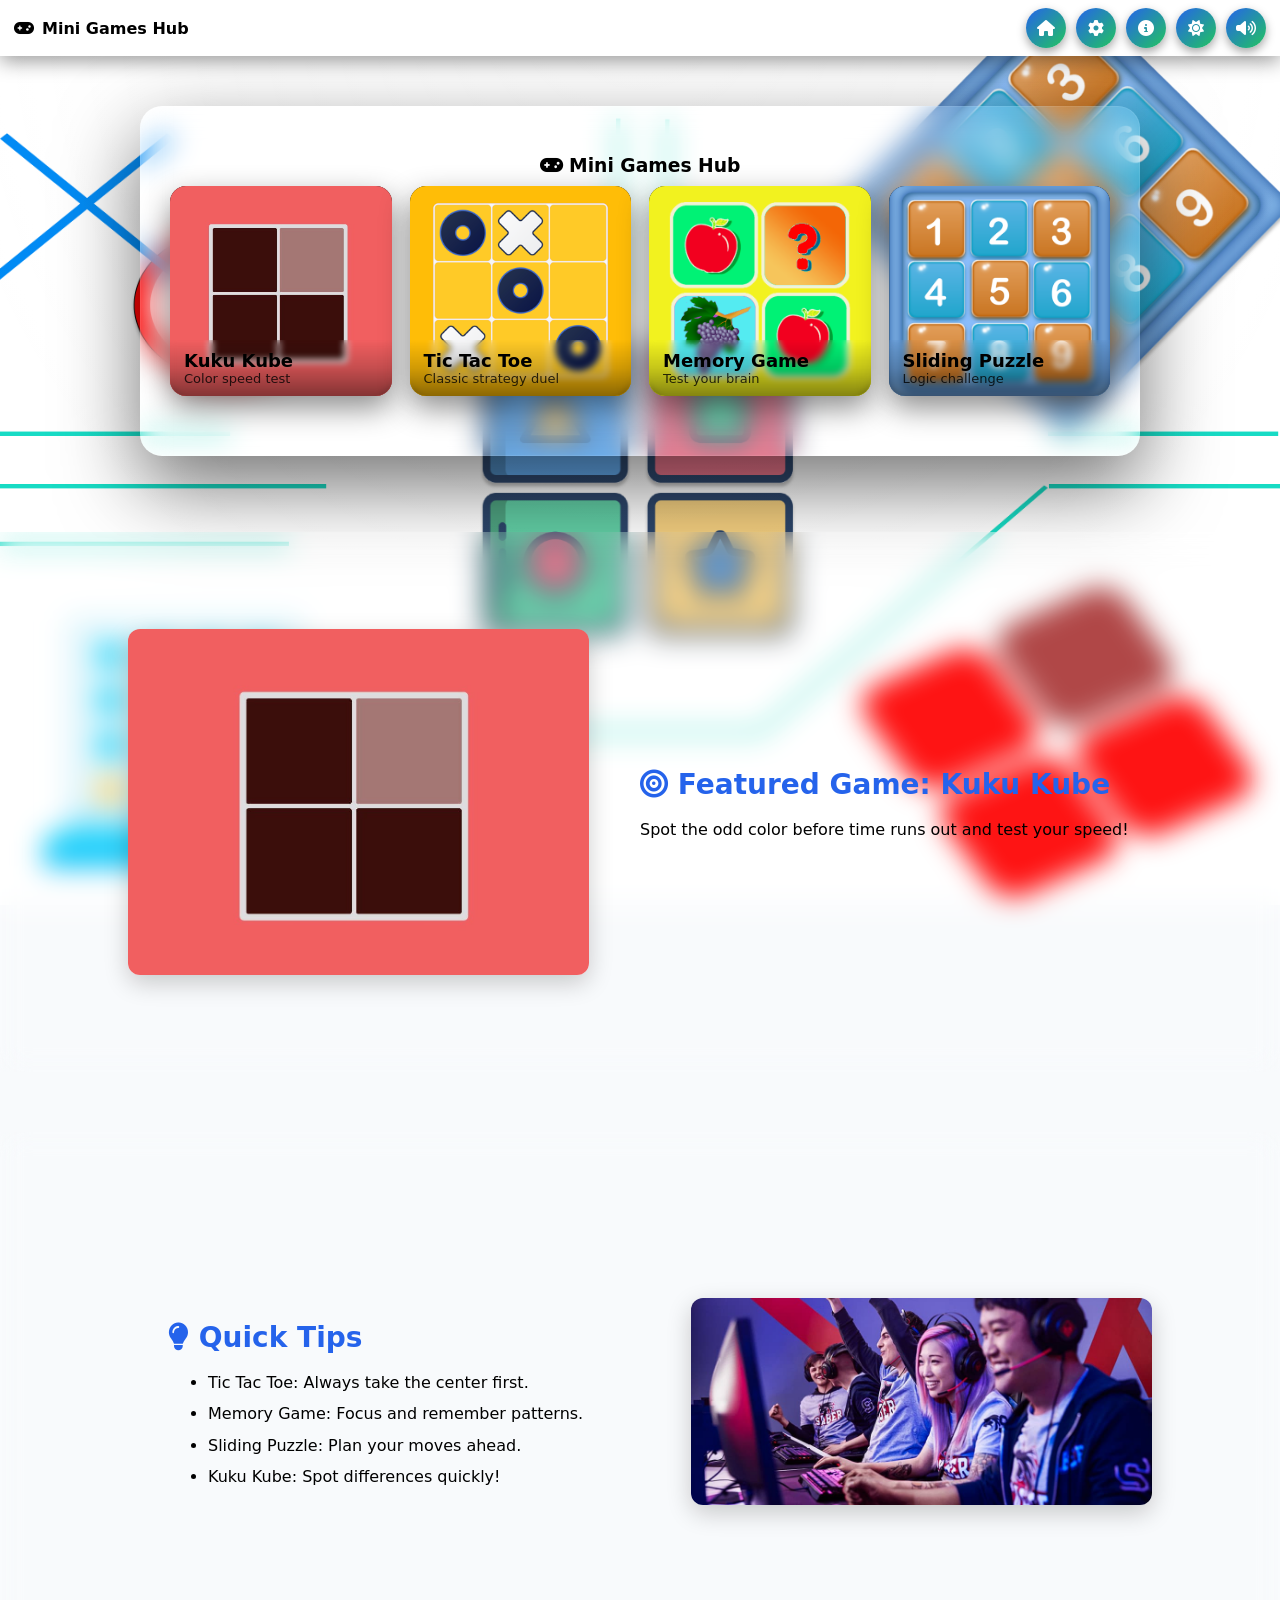
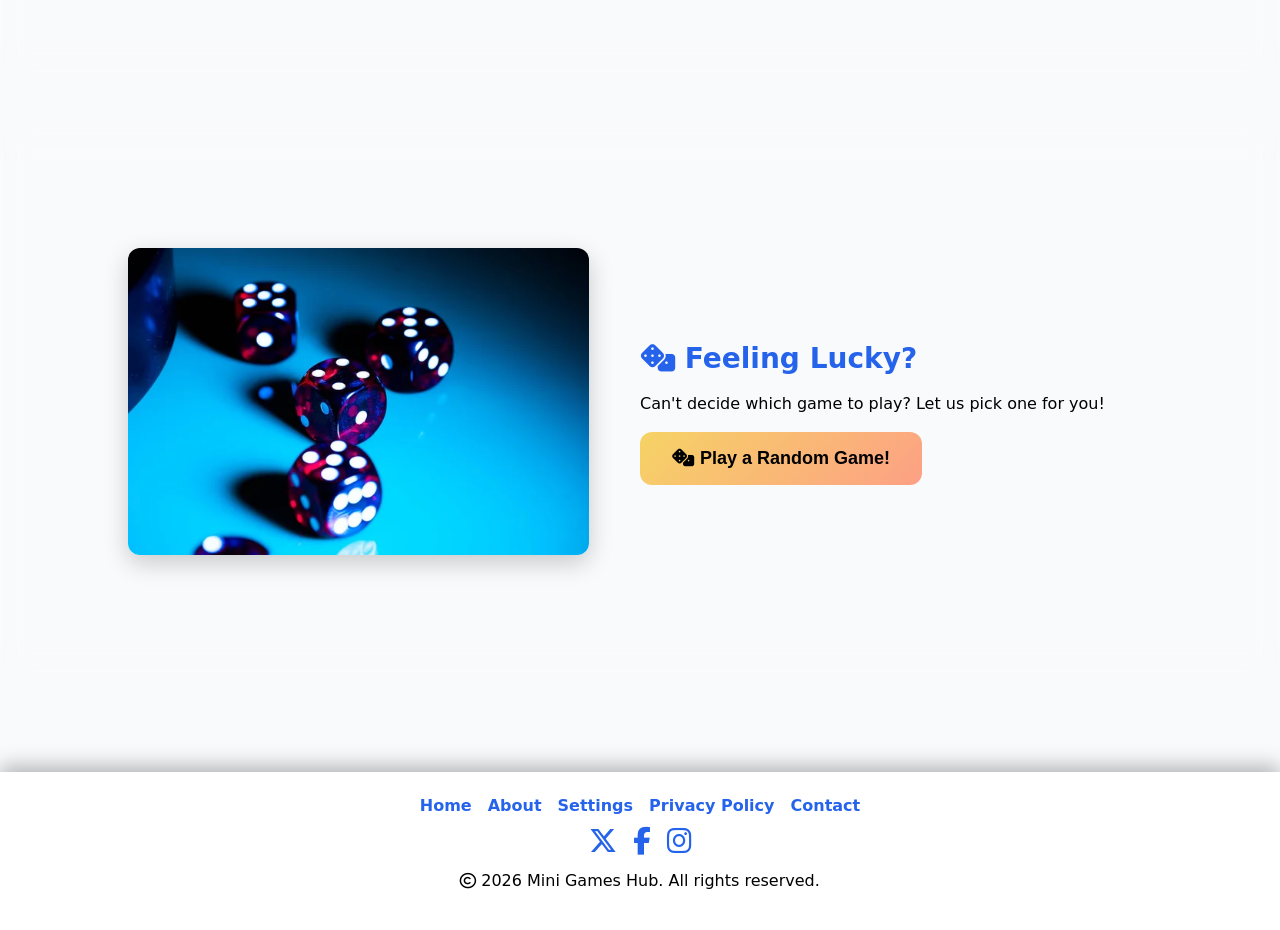
==== commit 1f58804f: "Enhance game functionality and UI improvements across multiple modules - Added event listeners to en" ====
--- a/index.html
+++ b/index.html
@@ -11,7 +11,7 @@
 </head>
 
 <body>
-  <audio id="bgm" src="assets/sound/background.mp3" autoplay loop muted hidden></audio>
+  <audio id="bgm" src="assets/sound/background.mp3" loop hidden></audio>
 
   <!-- HEADER -->
   <header>
@@ -25,11 +25,11 @@
         <a href="html/settings.html"><i class="fa-solid fa-gear"></i><span>Settings</span></a>
         <a href="html/about.html"><i class="fa-solid fa-circle-info"></i><span>About</span></a>
 
-        <button id="themeBtn" onclick="toggleTheme()" aria-label="Toggle theme">
+        <button class="themeBtn" onclick="toggleTheme()" aria-label="Toggle theme">
           <i class="fa-solid fa-moon"></i><span>Theme</span>
         </button>
 
-        <button id="muteBtn" onclick="toggleBgm()" aria-label="Toggle sound">
+        <button class="muteBtn" onclick="toggleBgm()" aria-label="Toggle sound">
           <i class="fa-solid fa-volume-high"></i><span>Sound</span>
         </button>
       </div>
--- a/css/style.css
+++ b/css/style.css
@@ -436,6 +436,7 @@
   color: #f59e0b;
 }
 
+
 .game-history {
   max-width: 420px;
   margin: 20px auto;
@@ -487,7 +488,6 @@
 /* Show the list when checkbox is checked */
 #historyToggle:checked~.history-list {
   max-height: 500px;
-  /* large enough to show all items */
 }
 
 /* Rotate arrow when open */
@@ -558,6 +558,7 @@
   margin: 0;
 }
 
+/* How To Play Button */
 /* Position the button in the top right of the card */
 .how-to-corner {
   position: absolute;
@@ -738,6 +739,23 @@
   cursor: pointer;
 }
 
+/* Contact us message */
+.success-msg {
+  display: none;
+  margin-top: 15px;
+  padding: 12px;
+  border-radius: 8px;
+  background: #22c55e;
+  color: white;
+  text-align: center;
+  font-weight: 500;
+  animation: fadeIn 0.3s ease;
+}
+
+@keyframes fadeIn {
+  from { opacity: 0; transform: translateY(-10px); }
+  to { opacity: 1; transform: translateY(0); }
+}
 
 /* FOOTER */
 .footer {
@@ -801,26 +819,6 @@
 
 
 /* RESPONSIVE */
-@media (max-width: 420px) {
-  .puzzleBoard .cell {
-    width: 100%;
-    height: 65px;
-    font-size: 26px;
-  }
-
-  .ttt-board {
-    width: 210px;
-    gap: 12px;
-  }
-
-  .ttt-board .cell {
-    width: 65px;
-    height: 65px;
-    font-size: 28px;
-  }
-}
-
-
 @media (max-width: 480px) {
   .game-card {
     width: 100%;
@@ -838,8 +836,6 @@
     padding: 10px;
   }
 }
-
-
 
 @media (max-width: 768px) {
 
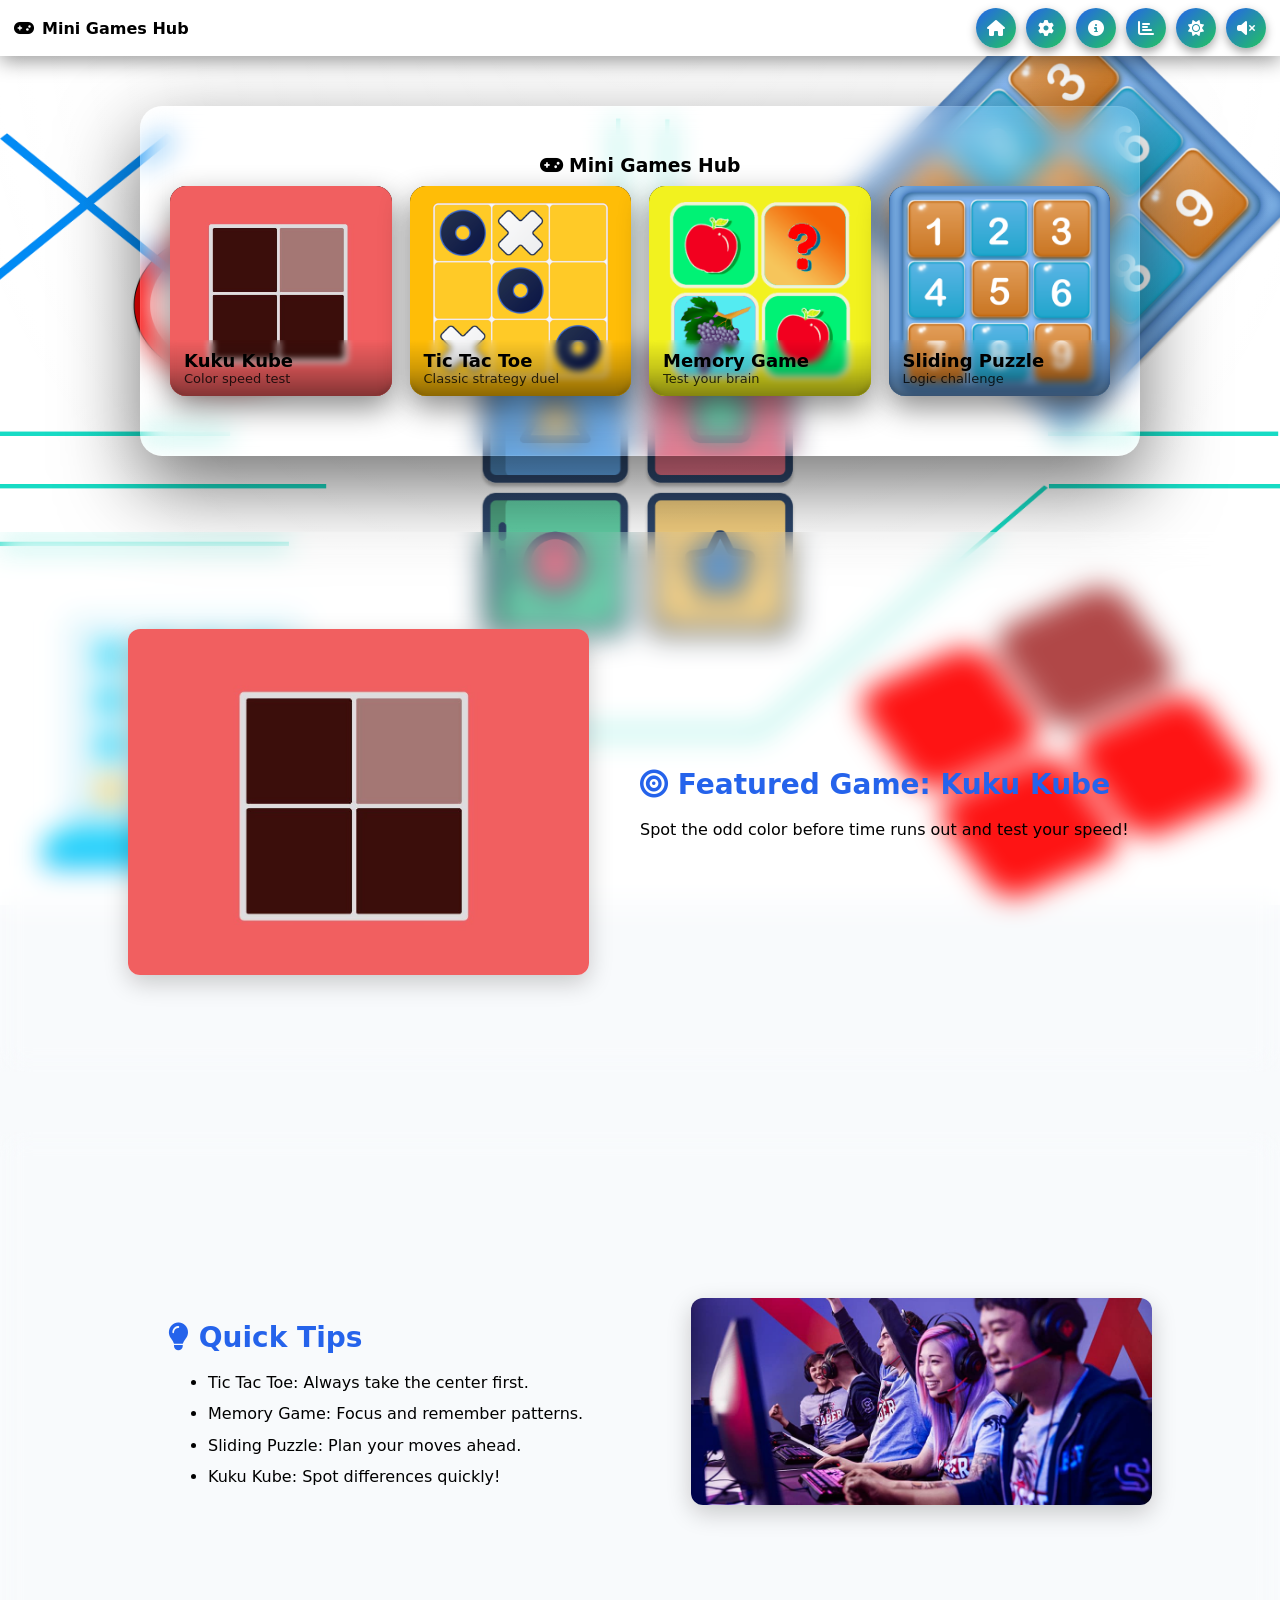
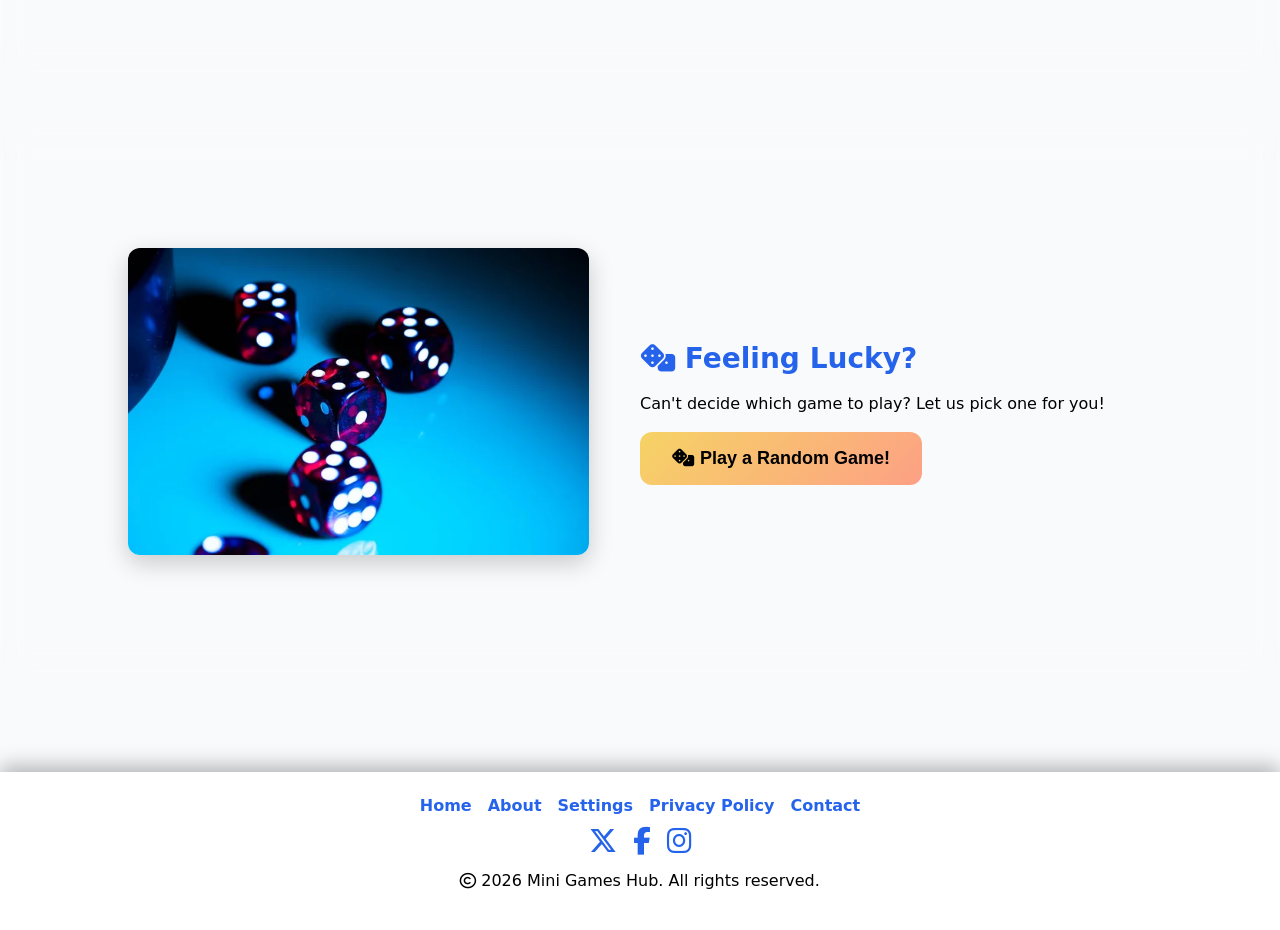
==== commit 6c0aebaf: "Add 'Stats' link to navigation in multiple HTML files for improved accessibility Co-authored-by: Cop" ====
--- a/index.html
+++ b/index.html
@@ -24,6 +24,7 @@
         <a href="index.html"><i class="fa-solid fa-house"></i><span>Home</span></a>
         <a href="html/settings.html"><i class="fa-solid fa-gear"></i><span>Settings</span></a>
         <a href="html/about.html"><i class="fa-solid fa-circle-info"></i><span>About</span></a>
+        <a href="html/stats.html"><i class="fa-solid fa-chart-bar"></i><span>Stats</span></a>
 
         <button class="themeBtn" onclick="toggleTheme()" aria-label="Toggle theme">
           <i class="fa-solid fa-moon"></i><span>Theme</span>
